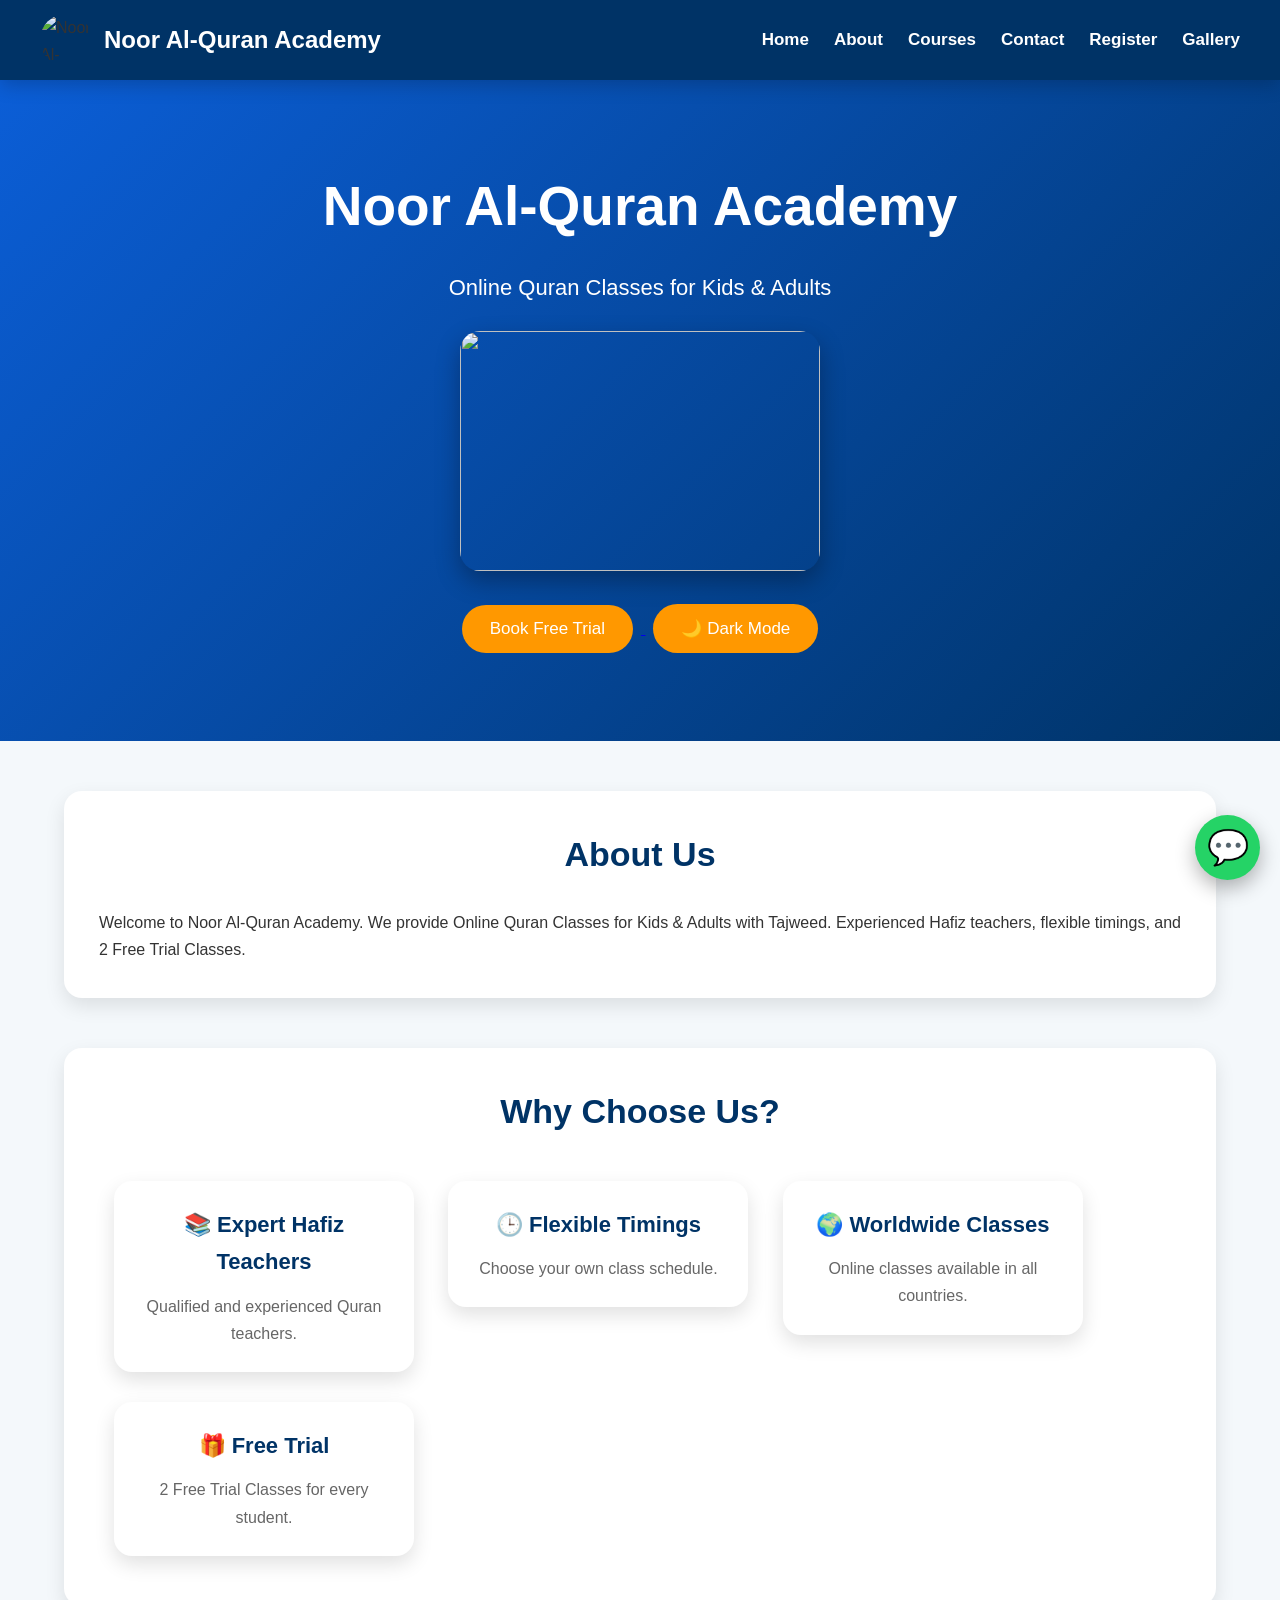
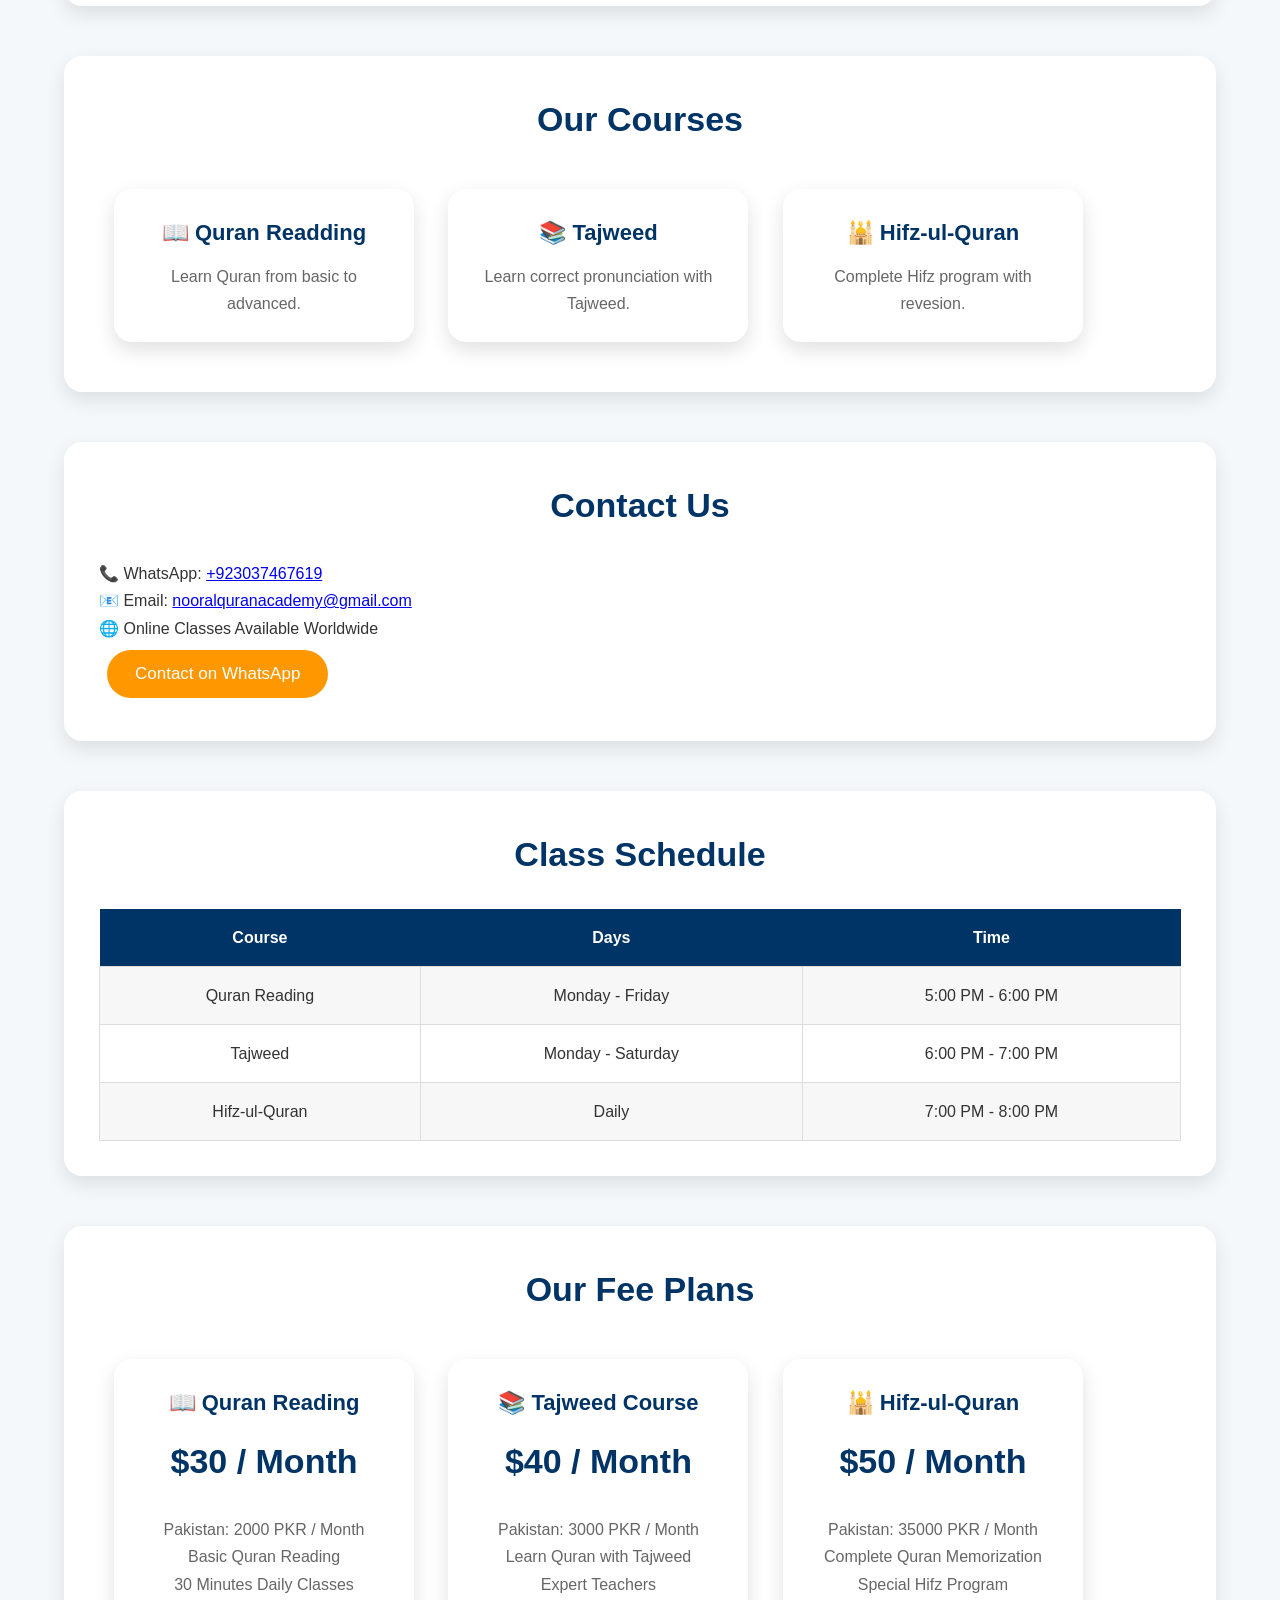
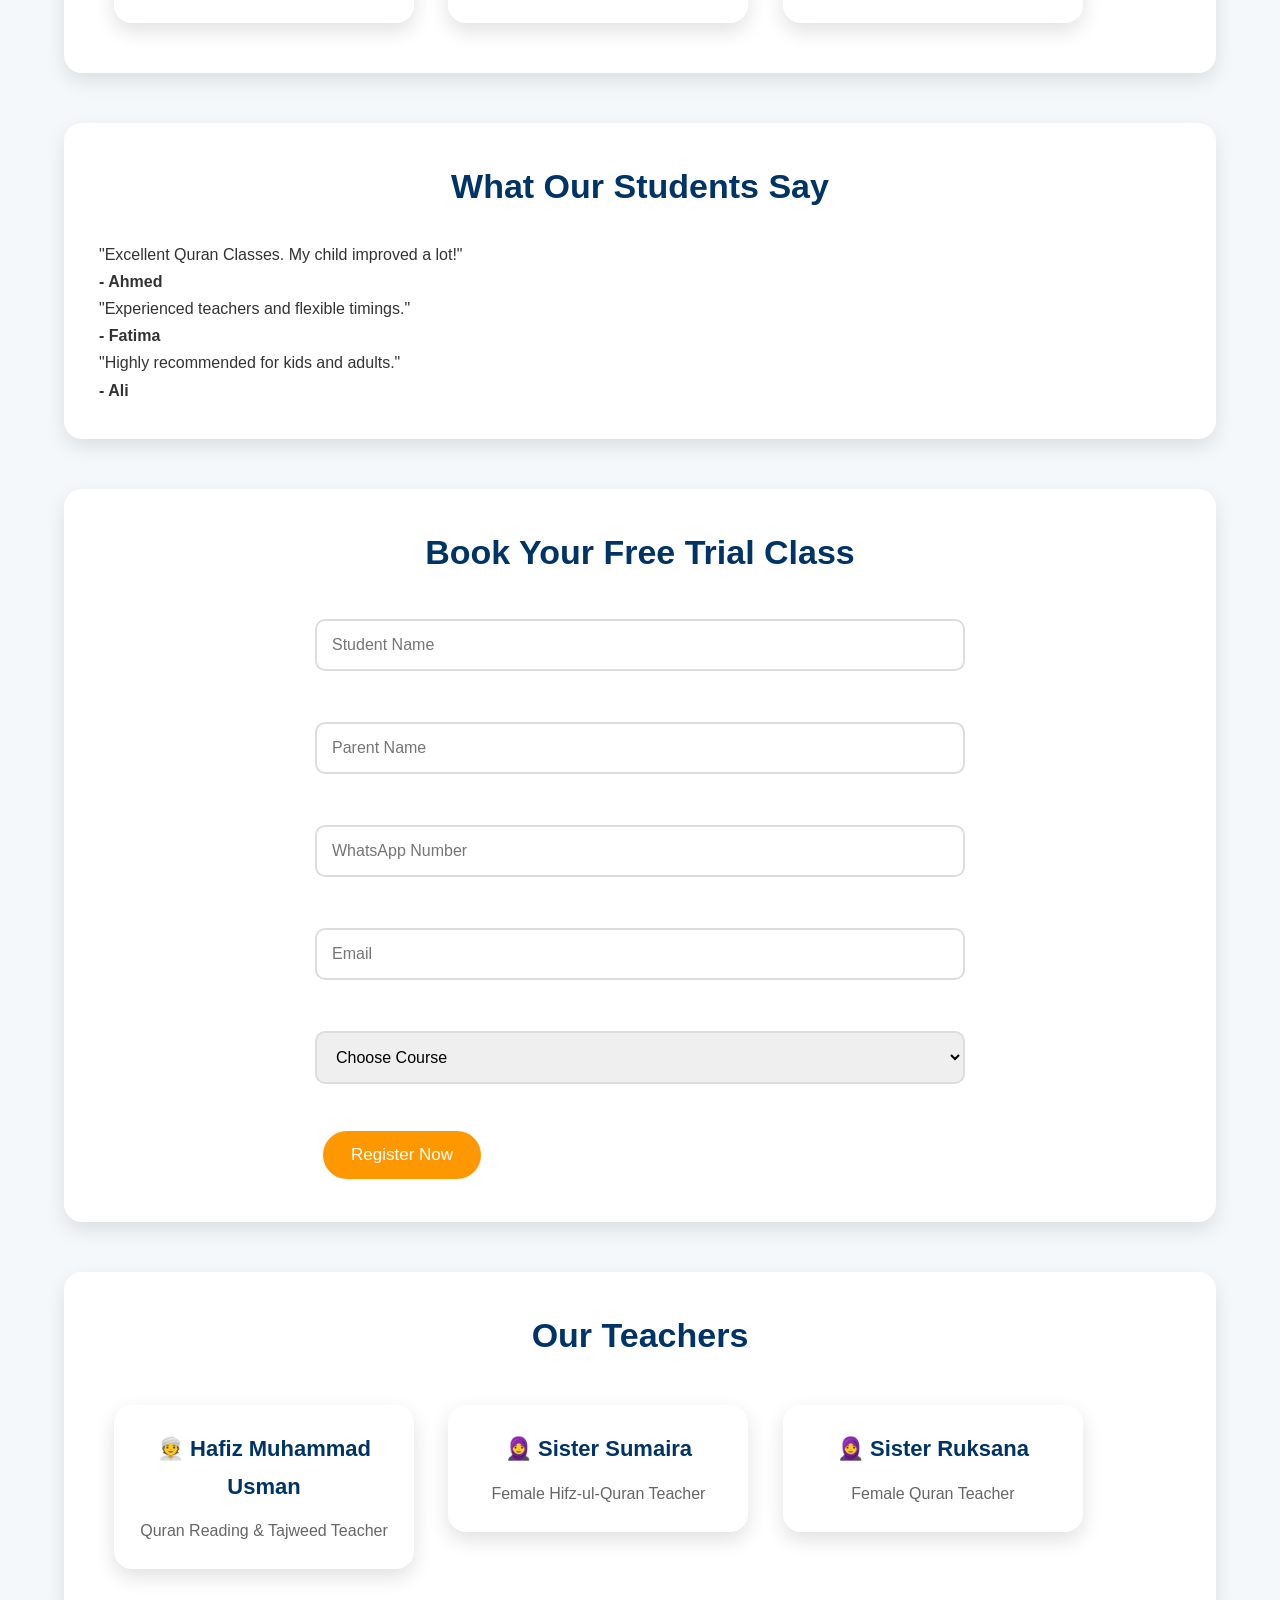
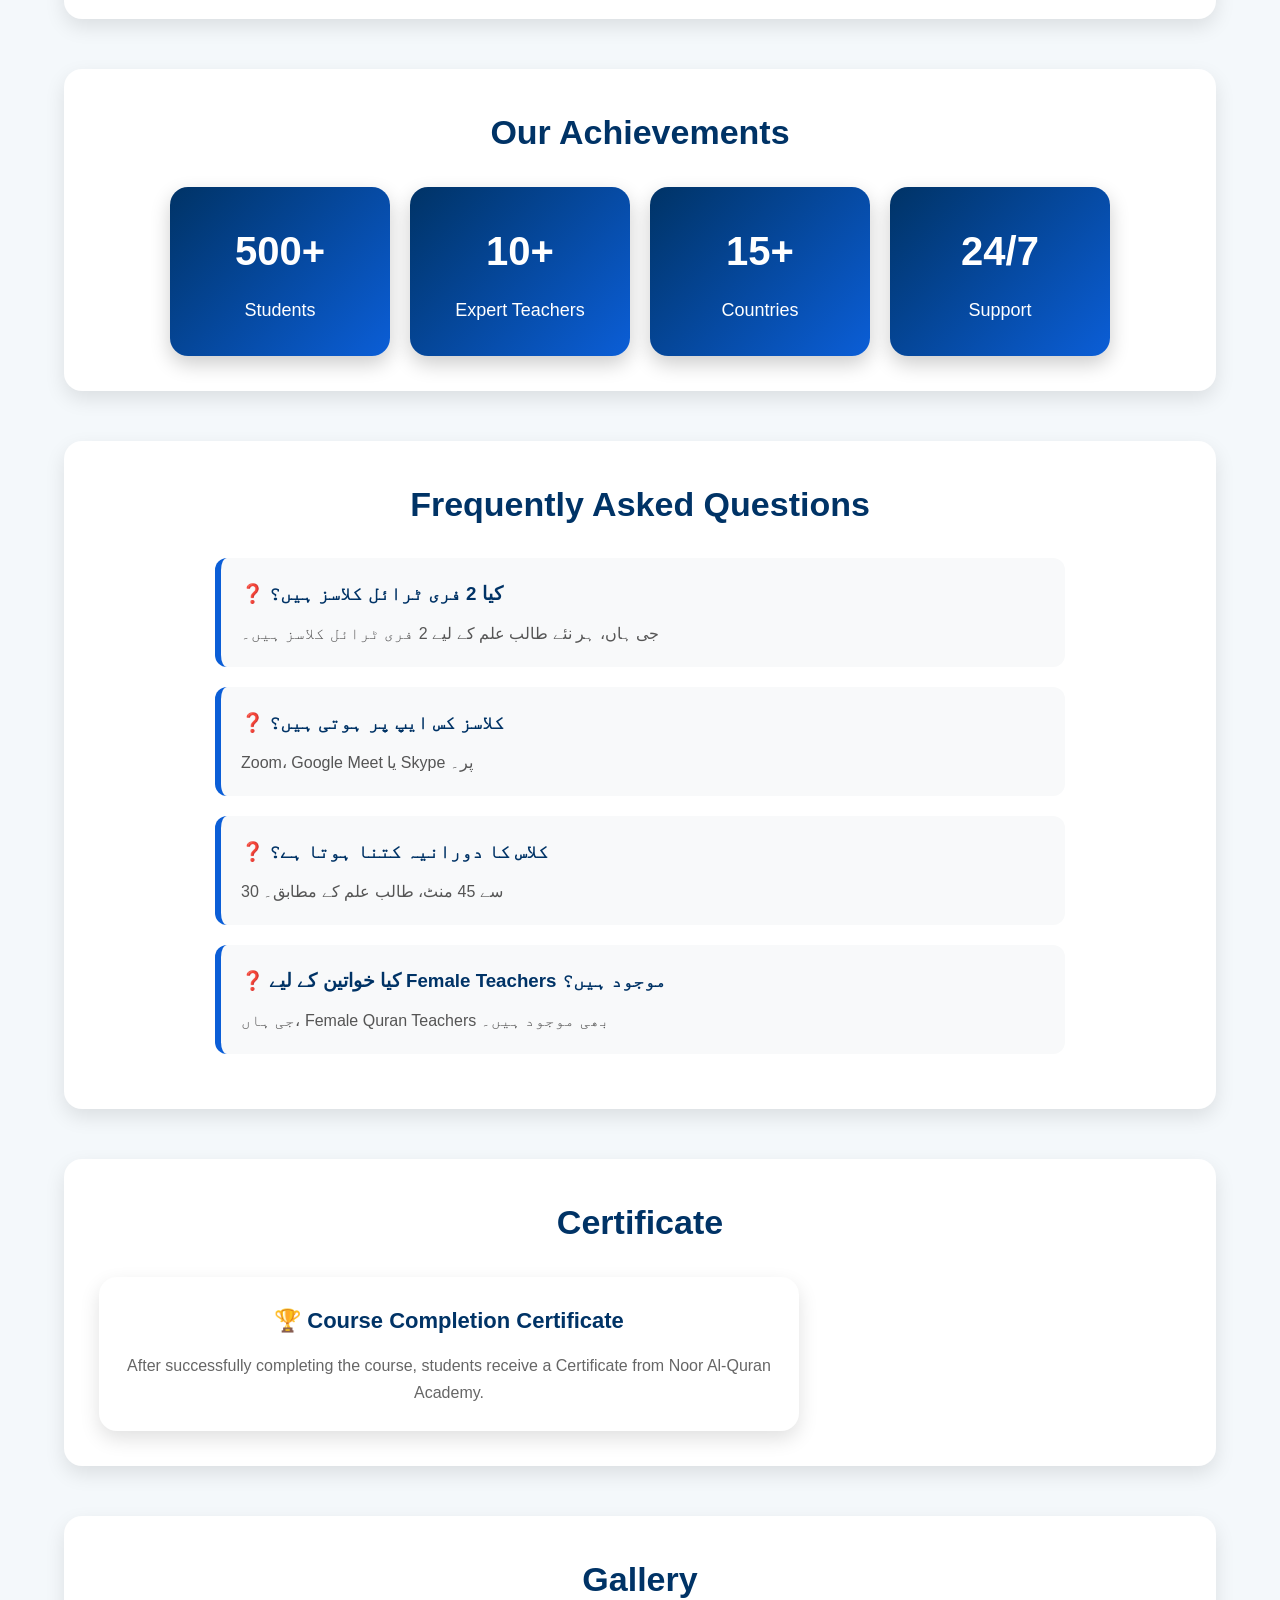
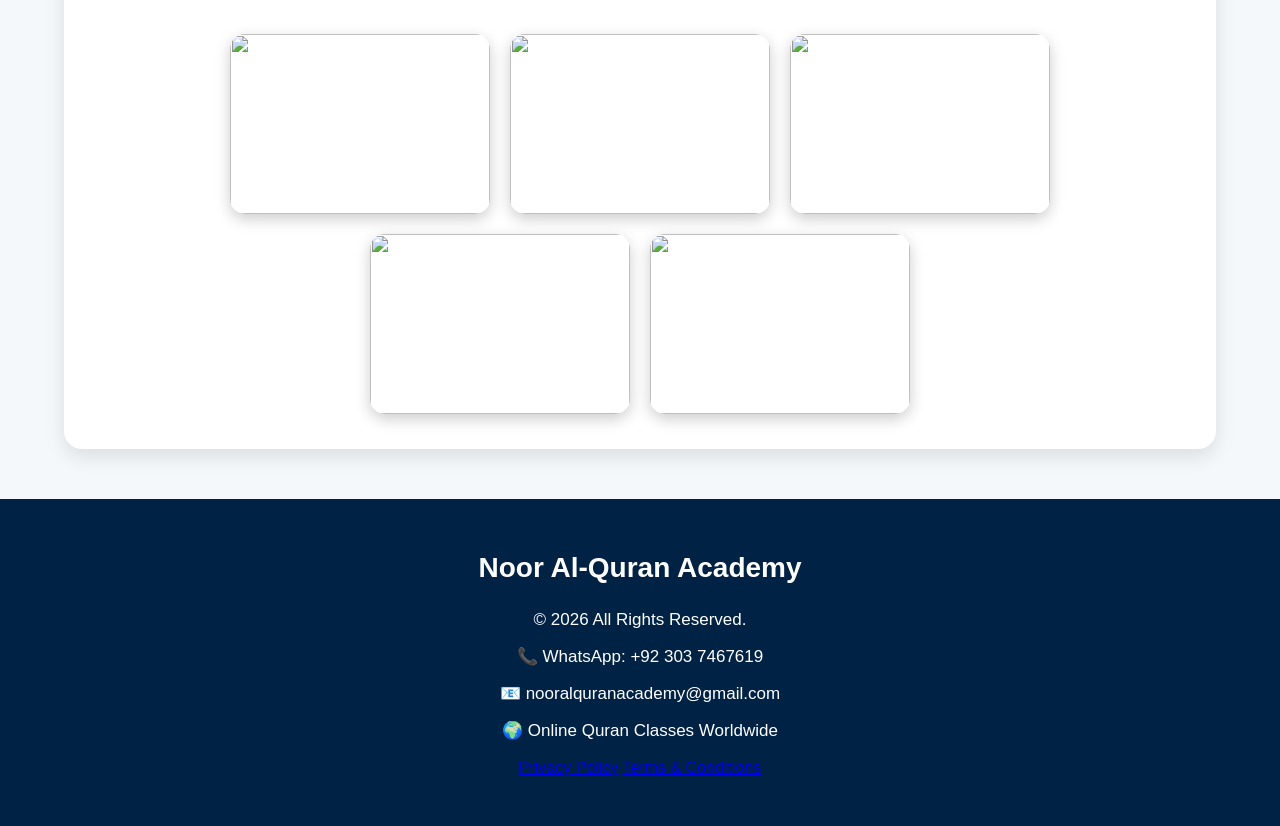
==== index.html @ d110168f "Add files via upload" ====
<!DOCTYPE html>
<html>

<head>

    <meta charset="UTF-8">

    <meta name="viewport" content="width=device-width, initial-scale=1.0">

    <meta name="description" content="Noor Al-Quran Academy provides online Quran classes with Tajweed, Hifz, and Quran Reading for kids and adults worldwide.">

    <meta name="keywords" content="Online Quran Academy, Quran Classes, Tajweed, Hifz, Noor Al-Quran Academy">

    <meta name="author" content="Noor Al-Quran Academy">

    <meta property="og:title" content="Noor Al-Quran Academy">
    <meta property="og:description" content="Online Quran Classes for Kids & Adults Worldwide">
    <meta property="og:image" content="logo.png">
    <meta property="og:type" content="website">

    <title>Noor Al-Quran Academy | Online Quran Classes Worldwide</title>

    <link rel="icon" href="logo.png">
    <link rel="stylesheet" href="style.css">

    <!-- Google Analytics -->
    <script async src="https://www.googletagmanager.com/gtag/js?id=G-9RGX5W8V2X"></script>
    <script>
        window.dataLayer = window.dataLayer || [];

        function gtag() {
            dataLayer.push(arguments);
        }
        gtag('js', new Date());

        gtag('config', 'G-9RGX5W8V2X');
    </script>

</head>

<body>

    <div id="preloader">
        <div class="loader"></div>
    </div>

    <div id="loader">
        <h2>Noor Al-Quran Academy</h2>
    </div>

    <nav>

        <div class="logo">
            <img src="logo.png" alt="Noor Al-Quran Academy Logo">
            <h2>Noor Al-Quran Academy</h2>
        </div>

        <button class="menu-btn" onclick="toggleMenu()">☰</button>

        <div class="menu">
            <a href="#home">Home</a>
            <a href="#about">About</a>
            <a href="#course">Courses</a>
            <a href="#contact">Contact</a>
            <a href="#register">Register</a>
            <a href="#gallery">Gallery</a>
        </div>

    </nav>
    <header>
        <h1>Noor Al-Quran Academy</h1>

        <p>Online Quran Classes for Kids & Adults</p>

        <div class="slider">
            <img src="class1.jpg" class="slide active">
            <img src="class2.jpg" class="slide">
            <img src="class3.jpg" class="slide">
            <img src="class4.jpg" class="slide">
            <img src="class5.jpg" class="slide">
        </div>

        <h2 id="welcome"></h2>

        <a href="#register">
            <button onclick="showmessage()">
                Book Free Trial
            </button>
        </a>

        <button onclick="darkMode()">🌙 Dark
             Mode</button>
    </header>

    <section id="about">

        <h2>About Us</h2>

        <p>
            Welcome to Noor Al-Quran Academy. We provide Online Quran Classes for Kids & Adults with Tajweed. Experienced Hafiz teachers, flexible timings, and 2 Free Trial Classes.
        </p>
    </section>

    <section id="why">
        <h2>Why Choose Us?</h2>

        <div class="card">
            <h3>📚 Expert Hafiz Teachers</h3>
            <p>Qualified and experienced Quran teachers.</p>
        </div>

        <div class="card">
            <h3>🕒 Flexible Timings</h3>
            <p>Choose your own class schedule.</p>
        </div>

        <div class="card">
            <h3>🌍 Worldwide Classes</h3>
            <p>Online classes available in all countries.</p>
        </div>

        <div class="card">
            <h3>🎁 Free Trial</h3>
            <p>2 Free Trial Classes for every student.</p>
        </div>
    </section>

    <section id="course">

        <h2>Our Courses</h2>

        <div class="card">
            <h3>📖 Quran Readding</h3>
            <p>Learn Quran from basic to advanced.</p>
        </div>

        <div class="card">
            <h3>📚 Tajweed</h3>
            <p>Learn correct pronunciation with Tajweed.</p>
        </div>

        <div class="card">
            <h3>🕌 Hifz-ul-Quran</h3>
            <p>Complete Hifz program with revesion.</p>
        </div>

    </section>

    <section id="contact">
        <h2>Contact Us</h2>

        <p>📞 WhatsApp:
            <a href="tell: +923037467619">
            +923037467619
            </a>
        </p>
        <p>📧 Email:
            <a href="mailto: nooralquranacademy@gmail.com">
         nooralquranacademy@gmail.com
        </a>
        </p>
        <p>🌐 Online Classes Available Worldwide</p>
        <a href="https://wa.me/923037467619" target="_blank">
            <button>Contact on WhatsApp</button>
        </a>
    </section>

    <section id="schedule">

        <h2>Class Schedule</h2>

        <table>

            <tr>
                <th>Course</th>
                <th>Days</th>
                <th>Time</th>
            </tr>

            <tr>
                <td>Quran Reading</td>
                <td>Monday - Friday</td>
                <td>5:00 PM - 6:00 PM</td>
            </tr>

            <tr>
                <td>Tajweed</td>
                <td>Monday - Saturday</td>
                <td>6:00 PM - 7:00 PM</td>
            </tr>

            <tr>
                <td>Hifz-ul-Quran</td>
                <td>Daily</td>
                <td>7:00 PM - 8:00 PM</td>
            </tr>

        </table>

    </section>

    <section id="fees">

        <h2>Our Fee Plans</h2>

        <div class="card">

            <h3>📖 Quran Reading</h3>
            <h2>$30 / Month</h2>
            <p>Pakistan: 2000 PKR / Month</p>
            <p>Basic Quran Reading</p>
            <p>30 Minutes Daily Classes</p>

        </div>


        <div class="card">

            <h3>📚 Tajweed Course</h3>
            <h2>$40 / Month</h2>
            <p>Pakistan: 3000 PKR / Month</p>
            <p>Learn Quran with Tajweed</p>
            <p>Expert Teachers</p>

        </div>


        <div class="card">

            <h3>🕌 Hifz-ul-Quran</h3>
            <h2>$50 / Month</h2>
            <p>Pakistan: 35000 PKR / Month</p>
            <p>Complete Quran Memorization</p>
            <p>Special Hifz Program</p>

        </div>

    </section>

    <section id="reviews">

        <h2>What Our Students Say</h2>

        <div class="review-slider">

            <div class="review active">
                <p>"Excellent Quran Classes. My child improved a lot!"</p>
                <h4>- Ahmed</h4>
            </div>

            <div class="review">
                <p>"Experienced teachers and flexible timings."</p>
                <h4>- Fatima</h4>
            </div>

            <div class="review">
                <p>"Highly recommended for kids and adults."</p>
                <h4>- Ali</h4>
            </div>

        </div>

    </section>

    <section id="register">
        <h2>Book Your Free Trial Class</h2>

        <form>
            <input type="text" placeholder="Student Name" required><br><br>

            <input type="text" placeholder="Parent Name" required><br><br>

            <input type="tell" placeholder="WhatsApp Number" required><br><br>

            <input type="email" placeholder="Email"><br><br>
            <select>
                <option>Choose Course</option>
                <option>Quran Reading</option>
                <option>Tajweed</option>
                <option>Hifz-ul-Quran</option>
            </select><br><br>

            <button type="submit" id="registerBtn">Register Now</button>
        </form>
    </section>

    <section id="teachers">
        <h2>Our Teachers</h2>

        <div class="card">
            <h3>👳 Hafiz Muhammad Usman</h3>
            <p>Quran Reading & Tajweed Teacher</p>
        </div>

        <div class="card">
            <h3>🧕 Sister Sumaira</h3>
            <p>Female Hifz-ul-Quran Teacher</p>
        </div>

        <div class="card">
            <h3>🧕 Sister Ruksana</h3>
            <p>Female Quran Teacher</p>
        </div>
    </section>

    <section id="stats">
        <h2>Our Achievements</h2>

        <div class="stats-container">

            <div class="stat-box">
                <h3>500+</h3>
                <p>Students</p>
            </div>

            <div class="stat-box">
                <h3>10+</h3>
                <p>Expert Teachers</p>
            </div>

            <div class="stat-box">
                <h3>15+</h3>
                <p>Countries</p>
            </div>

            <div class="stat-box">
                <h3>24/7</h3>
                <p>Support</p>
            </div>

        </div>
    </section>

    <section id="faq">
        <h2>Frequently Asked Questions</h2>

        <div class="faq-box">
            <h3>❓ کیا 2 فری ٹرائل کلاسز ہیں؟</h3>
            <p>جی ہاں، ہر نئے طالب علم کے لیے 2 فری ٹرائل کلاسز ہیں۔</p>
        </div>

        <div class="faq-box">
            <h3>❓ کلاسز کس ایپ پر ہوتی ہیں؟</h3>
            <p>Zoom، Google Meet یا Skype پر۔</p>
        </div>

        <div class="faq-box">
            <h3>❓ کلاس کا دورانیہ کتنا ہوتا ہے؟</h3>
            <p>30 سے 45 منٹ، طالب علم کے مطابق۔</p>
        </div>

        <div class="faq-box">
            <h3>❓ کیا خواتین کے لیے Female Teachers موجود ہیں؟</h3>
            <p>جی ہاں، Female Quran Teachers بھی موجود ہیں۔</p>
        </div>
    </section>

    <section id="certificate">
        <h2>Certificate</h2>

        <div class="card">
            <h3>🏆 Course Completion Certificate</h3>

            <p>
                After successfully completing the course, students receive a Certificate from Noor Al-Quran Academy.
            </p>
        </div>
    </section>

    <section id="gallery">
        <h2>Gallery</h2>

        <div class="gallery">
            <img src="class1.jpg">
            <img src="class2.jpg">
            <img src="class3.jpg">
            <img src="class4.jpg">
            <img src="class5.jpg">
        </div>
    </section>

    <footer>
        <h3>Noor Al-Quran Academy</h3>
        <p>© 2026 All Rights Reserved.</p>
        <p>📞 WhatsApp: +92 303 7467619</p>
        <p>📧 nooralquranacademy@gmail.com</p>
        <p>🌍 Online Quran Classes Worldwide</p>
        <a href="privacy-policy.html">Privacy Policy</a>
        <a href="terms.html">Terms & Conditions</a>
    </footer>

    <a href="https://wa.me/923037467619" class="whatsapp" target="_blank">
       💬
</a>

    <button id="topBtn" onclick="topFunction()">⬆</button>

    <script src="script.js"></script>

</body>

</html>
---- style.css ----
/* ===============================
   Noor Al-Quran Academy
   Professional CSS
   Part 1
================================= */

* {
    margin: 0;
    padding: 0;
    box-sizing: border-box;
}

html {
    scroll-behavior: smooth;
}

body {
    font-family: Arial, sans-serif;
    background: #f4f8fb;
    color: #333;
    line-height: 1.7;
}


/* ===== Navbar ===== */

nav {
    position: sticky;
    top: 0;
    z-index: 1000;
    display: flex;
    justify-content: space-between;
    align-items: center;
    background: #003366;
    padding: 14px 40px;
    box-shadow: 0 5px 18px rgba(0, 0, 0, .20);
}

.logo {
    display: flex;
    align-items: center;
    gap: 12px;
}

.logo img {
    width: 52px;
    height: 52px;
    border-radius: 50%;
}

.logo h2 {
    color: #fff;
    font-size: 24px;
    font-weight: bold;
}

.menu {
    display: flex;
    gap: 25px;
}

.menu a {
    color: #fff;
    text-decoration: none;
    font-size: 17px;
    font-weight: 600;
    transition: .3s;
}

.menu a:hover {
    color: #FFD700;
}

.menu-btn {
    display: none;
    background: none;
    border: none;
    color: #fff;
    font-size: 30px;
    cursor: pointer;
}


/* ===== Hero ===== */

header {
    background: linear-gradient(135deg, #0b5ed7, #003366);
    color: #fff;
    text-align: center;
    padding: 80px 20px;
}

header h1 {
    font-size: 55px;
    margin-bottom: 15px;
}

header p {
    font-size: 22px;
    margin-bottom: 25px;
}

.slider {
    width: 360px;
    height: 240px;
    margin: 25px auto;
    position: relative;
}

.slide {
    position: absolute;
    width: 100%;
    height: 100%;
    object-fit: cover;
    border-radius: 20px;
    display: none;
    box-shadow: 0 10px 25px rgba(0, 0, 0, .30);
}

.slide.active {
    display: block;
    animation: fade 1s;
}

@keyframes fade {
    from {
        opacity: 0;
    }
    to {
        opacity: 1;
    }
}


/* ===== Buttons ===== */

button {
    background: #ff9800;
    color: #fff;
    border: none;
    padding: 14px 28px;
    border-radius: 35px;
    font-size: 17px;
    cursor: pointer;
    transition: .3s;
    margin: 8px;
}

button:hover {
    background: #e68900;
    transform: translateY(-3px);
}


/* ===============================
   Noor Al-Quran Academy
   Professional CSS
   Part 2
================================= */


/* ===== Sections ===== */

section {
    width: 90%;
    max-width: 1200px;
    margin: 50px auto;
    padding: 35px;
    background: #fff;
    border-radius: 18px;
    box-shadow: 0 8px 20px rgba(0, 0, 0, .10);
}

section h2 {
    text-align: center;
    color: #003366;
    font-size: 34px;
    margin-bottom: 25px;
}


/* ===== Cards ===== */

.card {
    display: inline-block;
    width: 300px;
    margin: 15px;
    padding: 25px;
    text-align: center;
    background: #fff;
    border-radius: 18px;
    vertical-align: top;
    box-shadow: 0 8px 20px rgba(0, 0, 0, .12);
    transition: .35s;
}

.card:hover {
    transform: translateY(-10px);
    box-shadow: 0 15px 30px rgba(0, 0, 0, .20);
}

.card h3 {
    color: #003366;
    font-size: 22px;
    margin-bottom: 12px;
}

.card p {
    color: #666;
    font-size: 16px;
}


/* ===== Gallery ===== */

.gallery {
    display: flex;
    justify-content: center;
    flex-wrap: wrap;
    gap: 20px;
}

.gallery img {
    width: 260px;
    height: 180px;
    object-fit: cover;
    border-radius: 15px;
    box-shadow: 0 5px 15px rgba(0, 0, 0, .20);
    transition: .35s;
}

.gallery img:hover {
    transform: scale(1.06);
}


/* ===== Form ===== */

form {
    max-width: 650px;
    margin: auto;
}

input,
select {
    width: 100%;
    padding: 15px;
    margin: 12px 0;
    border: 2px solid #ddd;
    border-radius: 10px;
    font-size: 16px;
    transition: .3s;
}

input:focus,
select:focus {
    border-color: #0b5ed7;
    outline: none;
    box-shadow: 0 0 8px rgba(11, 94, 215, .25);
}


/* ===== Table ===== */

table {
    width: 100%;
    border-collapse: collapse;
    margin-top: 20px;
}

table th {
    background: #003366;
    color: #fff;
    padding: 15px;
}

table td {
    padding: 15px;
    text-align: center;
    border: 1px solid #ddd;
}

table tr:nth-child(even) {
    background: #f7f7f7;
}

table tr:hover {
    background: #eef5ff;
}


/* ===============================
   Noor Al-Quran Academy
   Professional CSS
   Part 3
================================= */


/* ===== Stats ===== */

.stats-container {
    display: flex;
    justify-content: center;
    flex-wrap: wrap;
    gap: 20px;
}

.stat-box {
    width: 220px;
    padding: 30px 20px;
    text-align: center;
    color: #fff;
    border-radius: 18px;
    background: linear-gradient(135deg, #003366, #0b5ed7);
    box-shadow: 0 8px 20px rgba(0, 0, 0, .20);
    transition: .35s;
}

.stat-box:hover {
    transform: translateY(-8px);
}

.stat-box h3 {
    font-size: 40px;
    margin-bottom: 10px;
}

.stat-box p {
    font-size: 18px;
}


/* ===== FAQ ===== */

.faq-box {
    max-width: 850px;
    margin: 20px auto;
    padding: 20px;
    background: #f8f9fa;
    border-left: 6px solid #0b5ed7;
    border-radius: 12px;
    transition: .3s;
}

.faq-box:hover {
    background: #eef5ff;
}

.faq-box h3 {
    color: #003366;
    margin-bottom: 10px;
}

.faq-box p {
    color: #555;
}


/* ===== Certificate ===== */

#certificate .card {
    width: 100%;
    max-width: 700px;
    margin: auto;
}


/* ===== Footer ===== */

footer {
    background: #002244;
    color: #fff;
    text-align: center;
    padding: 45px 20px;
    margin-top: 50px;
}

footer h3 {
    font-size: 28px;
    margin-bottom: 15px;
}

footer p {
    margin: 8px 0;
    font-size: 17px;
}


/* ===== WhatsApp Button ===== */

.whatsapp {
    position: fixed;
    right: 20px;
    bottom: 20px;
    width: 65px;
    height: 65px;
    border-radius: 50%;
    background: #25D366;
    color: #fff;
    display: flex;
    justify-content: center;
    align-items: center;
    text-decoration: none;
    font-size: 34px;
    box-shadow: 0 8px 20px rgba(0, 0, 0, .30);
    transition: .3s;
    z-index: 999;
}

.whatsapp:hover {
    transform: scale(1.1);
}


/* ===== Back To Top ===== */

#topBtn {
    position: fixed;
    right: 20px;
    bottom: 100px;
    width: 55px;
    height: 55px;
    border: none;
    border-radius: 50%;
    background: #003366;
    color: #fff;
    font-size: 22px;
    cursor: pointer;
    display: none;
    transition: .3s;
    z-index: 999;
}

#topBtn:hover {
    background: #0b5ed7;
}


/* ===============================
   Noor Al-Quran Academy
   Professional CSS
   Part 4
================================= */


/* ===== Animations ===== */

.card,
.gallery img,
.stat-box,
button {
    transition: all .35s ease;
}

section {
    animation: fadeUp .8s ease;
}

@keyframes fadeUp {
    from {
        opacity: 0;
        transform: translateY(30px);
    }
    to {
        opacity: 1;
        transform: translateY(0);
    }
}


/* ===== Dark Mode ===== */

.dark {
    background: #121212;
    color: #fff;
}

.dark nav {
    background: #000;
}

.dark section {
    background: #1f1f1f;
    color: #fff;
}

.dark .card {
    background: #2b2b2b;
}

.dark .card h3,
.dark .card p,
.dark section h2,
.dark .faq-box h3,
.dark .faq-box p {
    color: #fff;
}

.dark .faq-box {
    background: #333;
}

.dark table td {
    background: #222;
    color: #fff;
}

.dark footer {
    background: #000;
}


/* ===== Mobile Responsive ===== */

@media (max-width:768px) {
    nav {
        position: relative;
        padding: 12px 15px;
    }
    .logo {
        display: flex;
        align-items: center;
        gap: 10px;
    }
    .logo img {
        width: 42px;
        height: 42px;
    }
    .logo h2 {
        font-size: 18px;
    }
    .menu-btn {
        display: block;
        background: none;
        border: none;
        color: #fff;
        font-size: 30px;
        cursor: pointer;
        margin: 0;
        width: auto;
    }
    .menu {
        display: none;
        position: absolute;
        top: 70px;
        left: 0;
        width: 100%;
        background: #003366;
        flex-direction: column;
        text-align: center;
        box-shadow: 0 8px 20px rgba(0, 0, 0, .25);
    }
    .menu.show {
        display: flex;
    }
    .menu a {
        padding: 15px;
        border-bottom: 1px solid rgba(255, 255, 255, .15);
    }
    header {
        padding: 60px 15px;
    }
    header h1 {
        font-size: 34px;
    }
    header p {
        font-size: 18px;
    }
    .slider {
        width: 100%;
        max-width: 330px;
        height: 210px;
    }
    section {
        width: 95%;
        padding: 25px 18px;
    }
    .card {
        width: 100%;
        margin: 12px 0;
    }
    .gallery img {
        width: 100%;
        height: auto;
    }
    .stats-container {
        flex-direction: column;
        align-items: center;
    }
    .stat-box {
        width: 100%;
        max-width: 320px;
    }
    table {
        display: block;
        overflow-x: auto;
    }
    button {
        width: 100%;
    }
    .whatsapp {
        width: 58px;
        height: 58px;
        font-size: 30px;
    }
    #topBtn {
        width: 50px;
        height: 50px;
        font-size: 20px;
    }
}


/* Mobile Navbar Fix */

@media screen and (max-width:768px) {
    .menu-btn {
        display: block !important;
        width: auto !important;
        background: none;
        color: #fff;
        font-size: 32px;
        border: none;
        cursor: pointer;
    }
    .menu {
        display: none;
        position: absolute;
        top: 70px;
        left: 0;
        width: 100%;
        background: #003366;
        flex-direction: column;
        z-index: 999;
    }
    .menu.show {
        display: flex !important;
    }
    .menu a {
        display: block;
        padding: 15px;
        text-align: center;
        border-bottom: 1px solid rgba(255, 255, 255, .2);
    }
}


/* Mobile Navbar Fix */

@media screen and (max-width:768px) {
    nav {
        display: flex;
        justify-content: space-between;
        align-items: center;
        position: relative;
    }
    .menu-btn {
        display: block !important;
        width: auto !important;
        background: none;
        border: none;
        color: #fff;
        font-size: 32px;
        cursor: pointer;
        margin: 0;
        padding: 0;
    }
    .menu {
        display: none;
        position: absolute;
        top: 70px;
        left: 0;
        width: 100%;
        background: #003366;
        flex-direction: column;
    }
    .menu.show {
        display: flex !important;
    }
    .menu a {
        display: block;
        padding: 15px;
        text-align: center;
    }
}

#loader {
    position: fixed;
    width: 100%;
    height: 100%;
    background: white;
    display: flex;
    justify-content: center;
    align-items: center;
    z-index: 9999;
}

.error-page {
    text-align: center;
    padding: 100px 20px;
}

.error-page h1 {
    font-size: 80px;
}

.error-page a {
    text-decoration: none;
    padding: 10px 20px;
    background: #008000;
    color: white;
    border-radius: 5px;
}

#preloader {
    position: fixed;
    top: 0;
    left: 0;
    width: 100%;
    height: 100%;
    background: #ffffff;
    display: flex;
    justify-content: center;
    align-items: center;
    z-index: 9999;
}

.loader {
    width: 50px;
    height: 50px;
    border: 5px solid #ddd;
    border-top: 5px solid #2e8b57;
    border-radius: 50%;
    animation: spin 1s linear infinite;
}

@keyframes spin {
    100% {
        transform: rotate(360deg);
    }
}
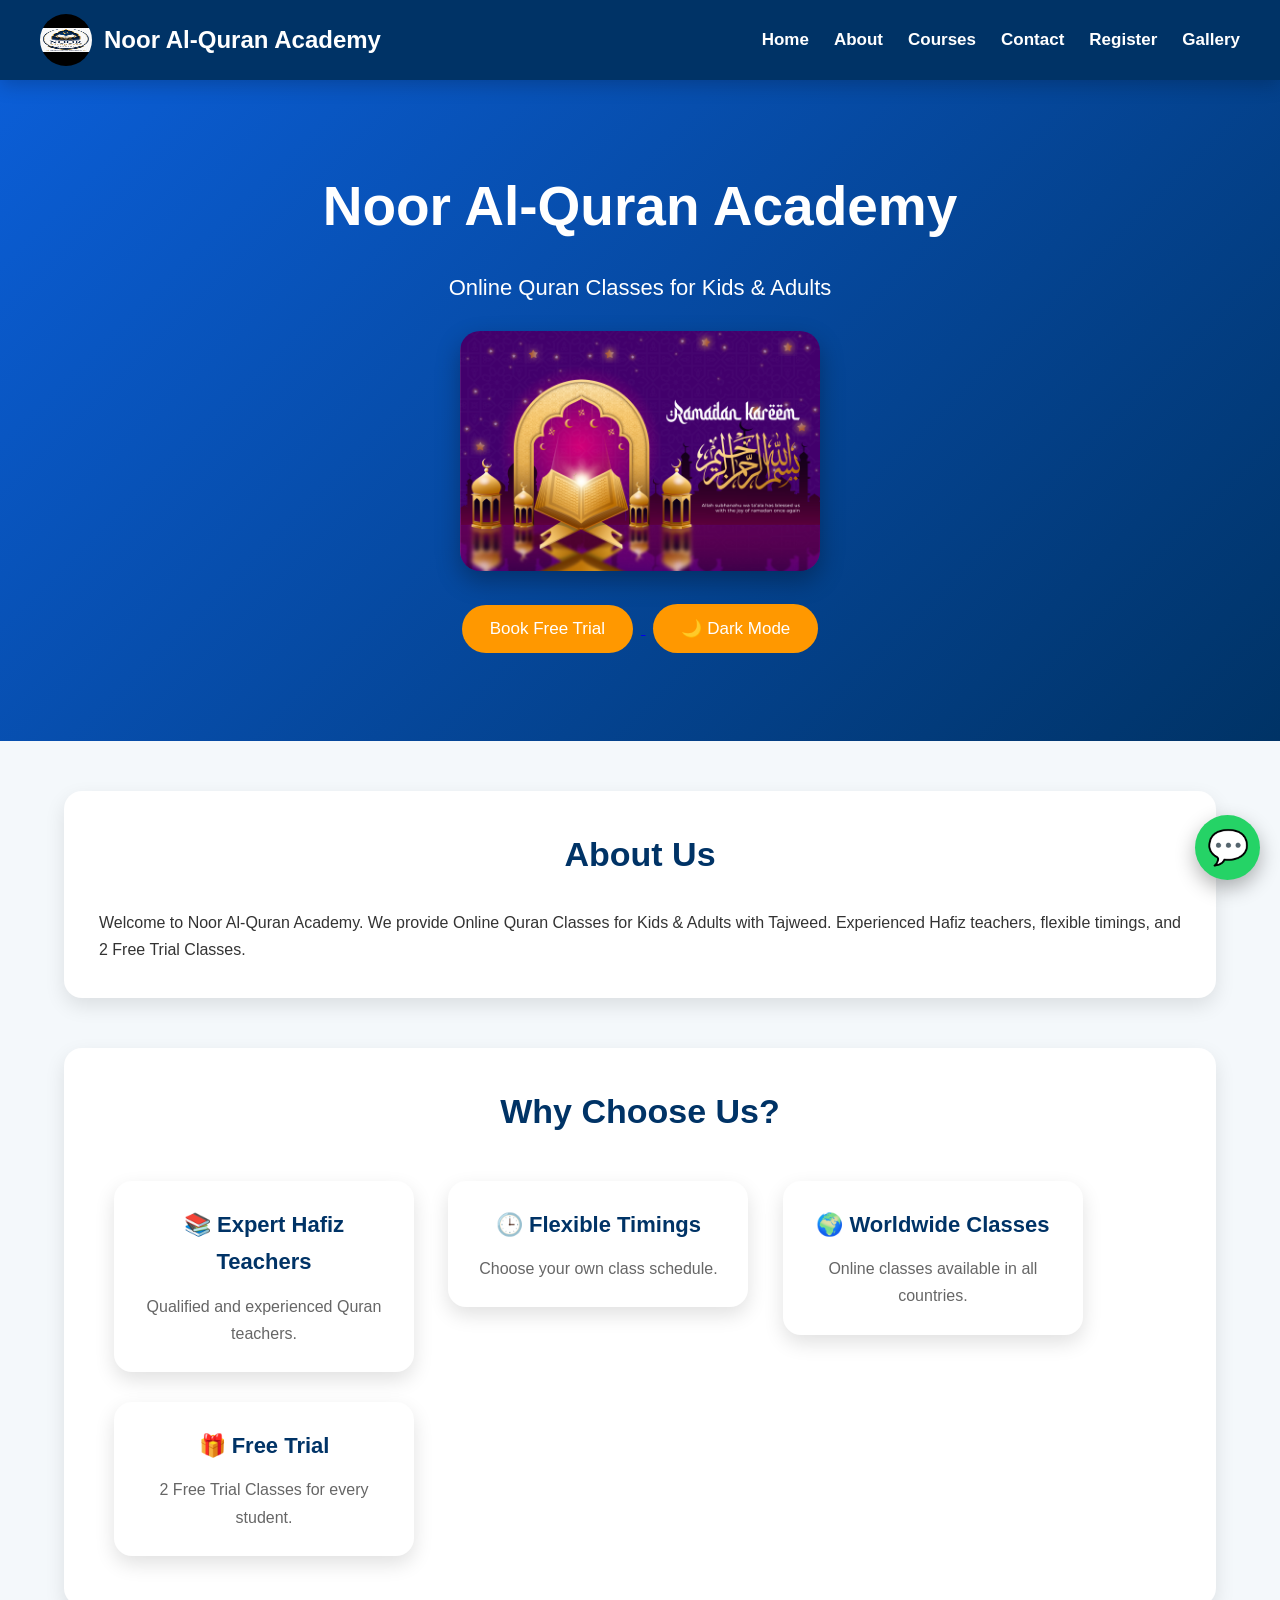
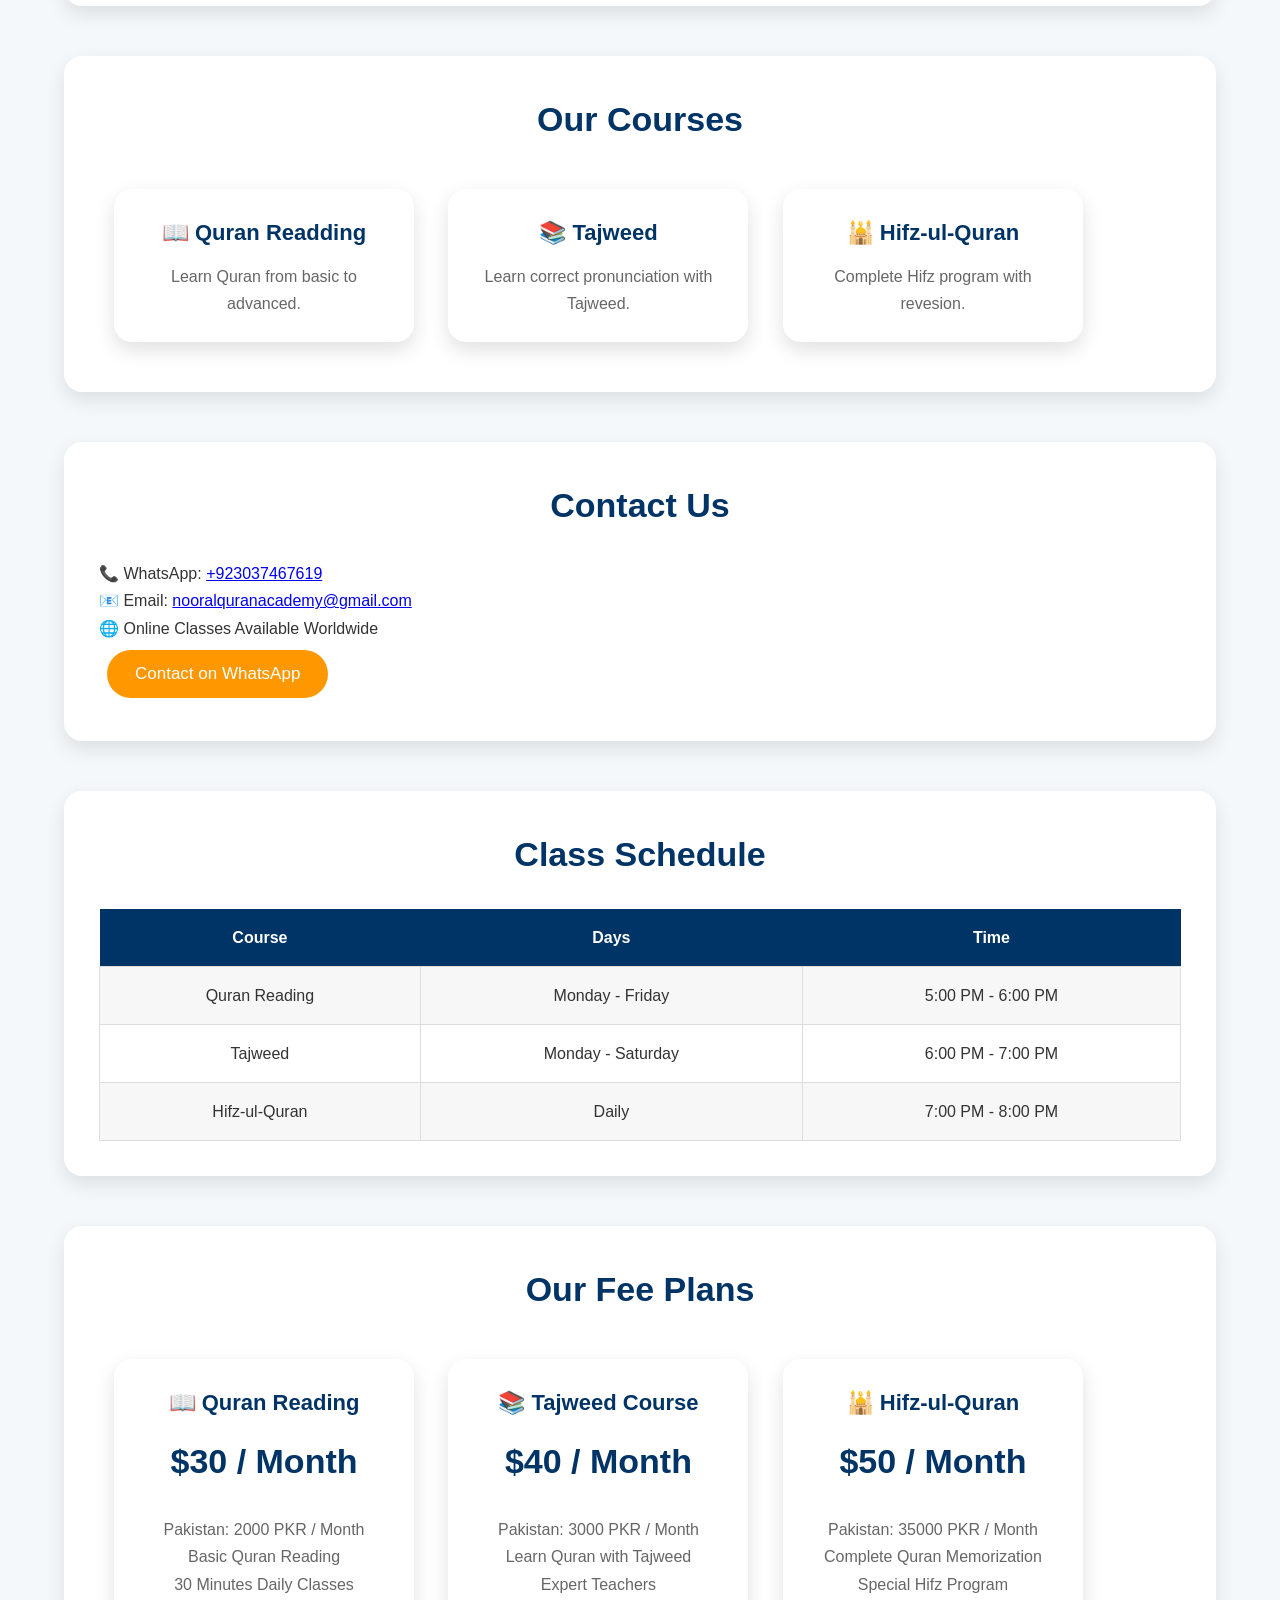
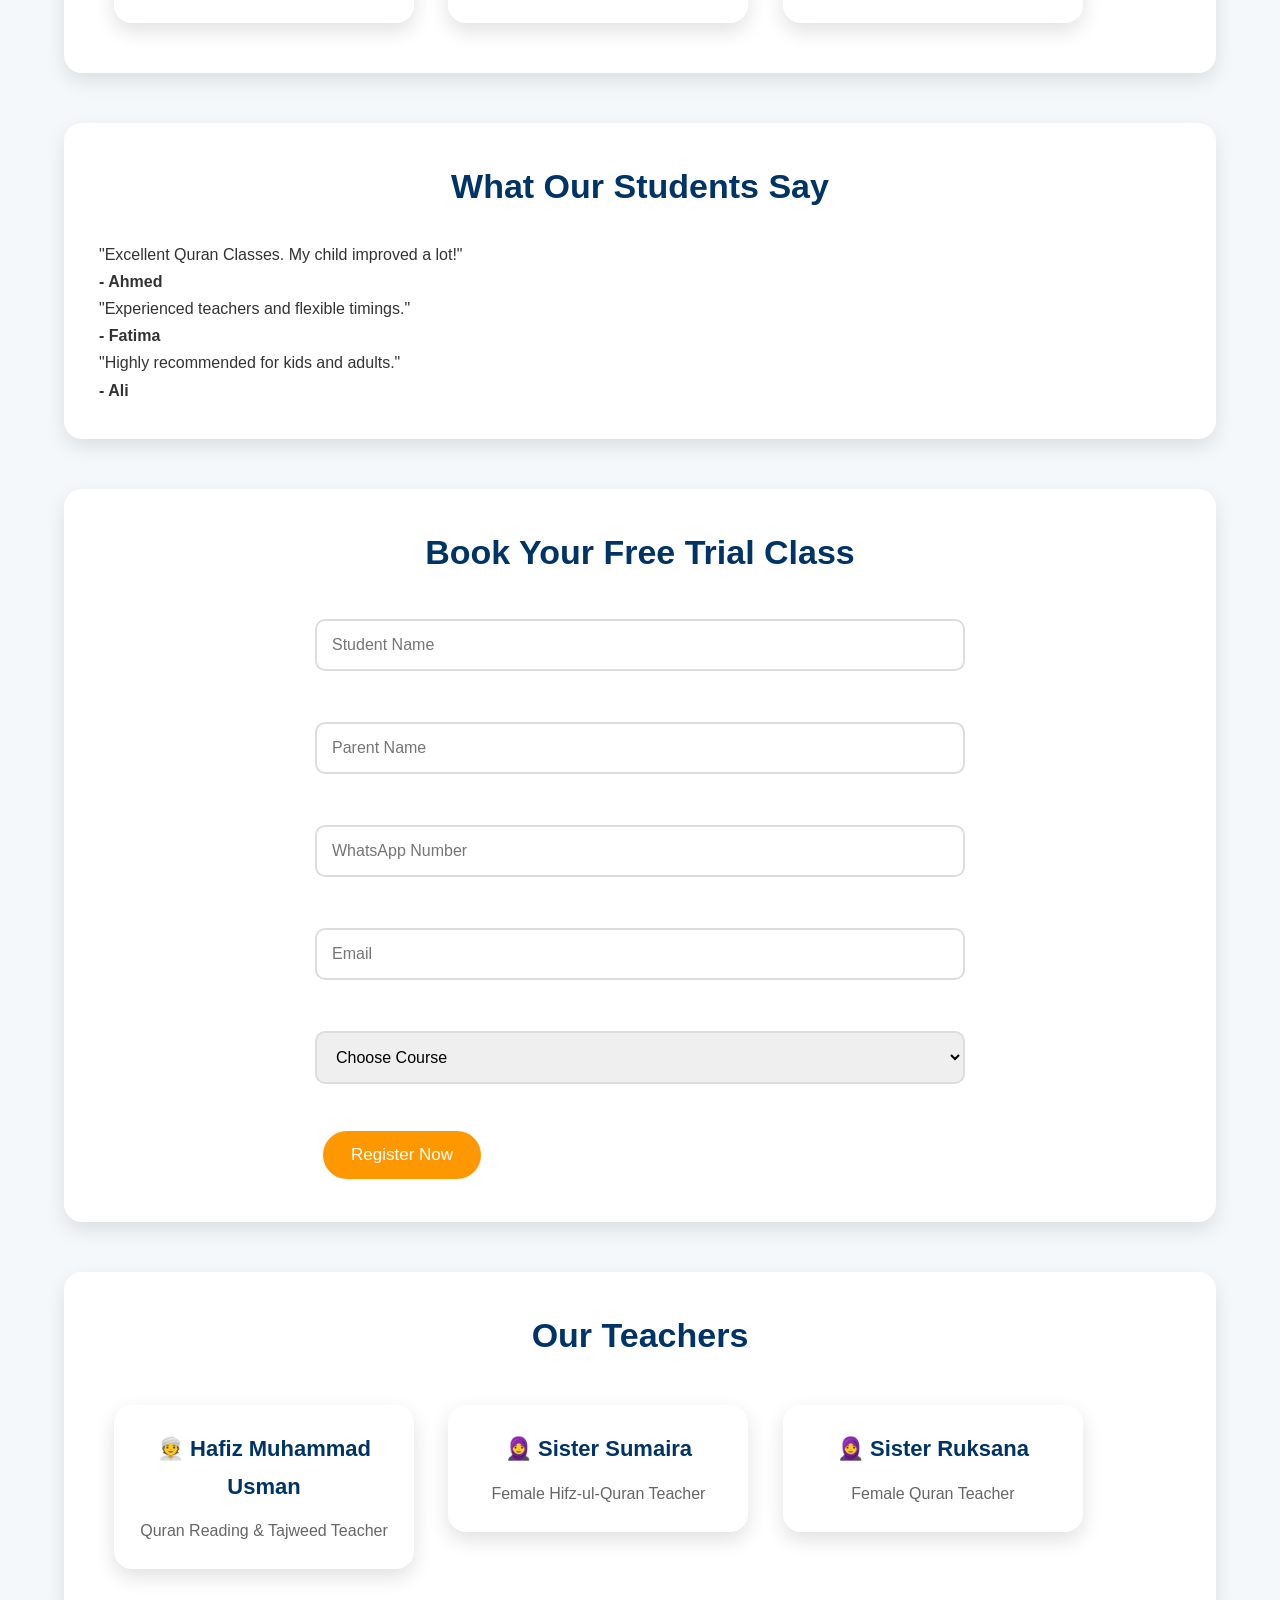
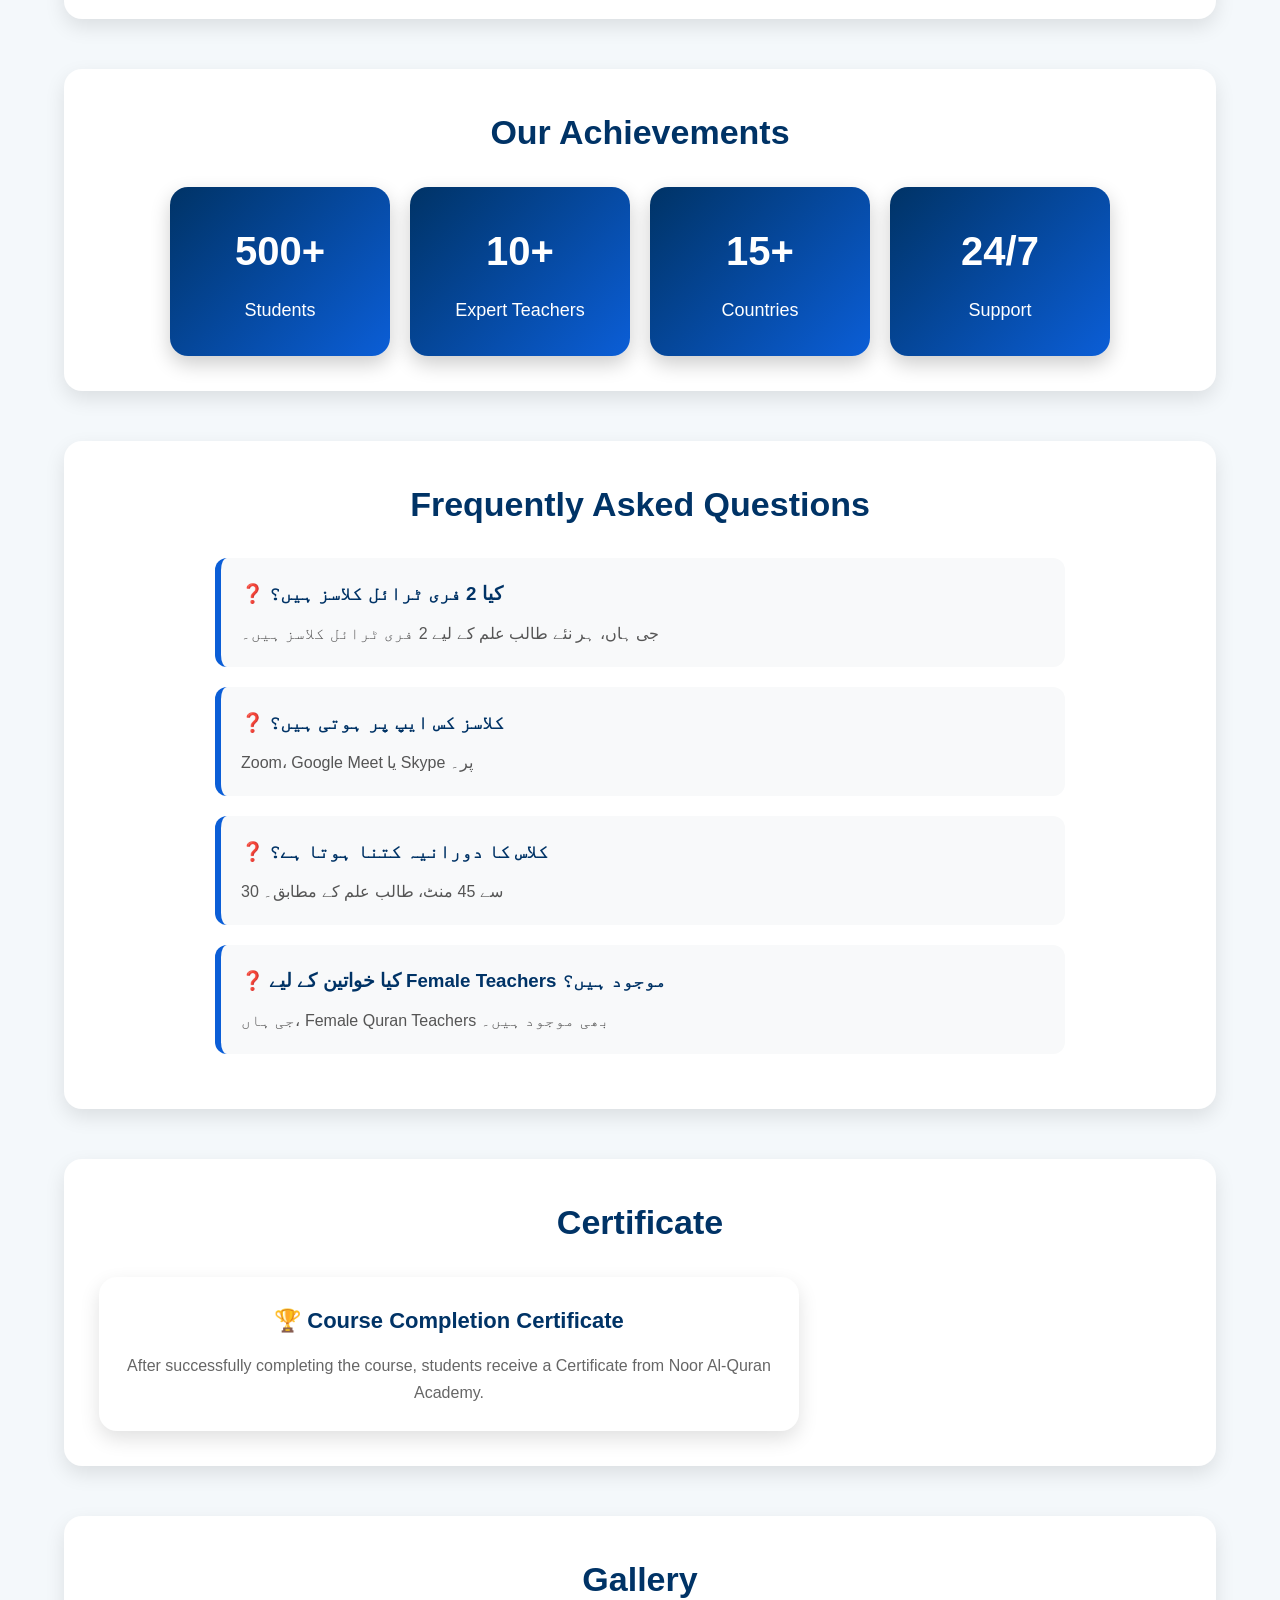
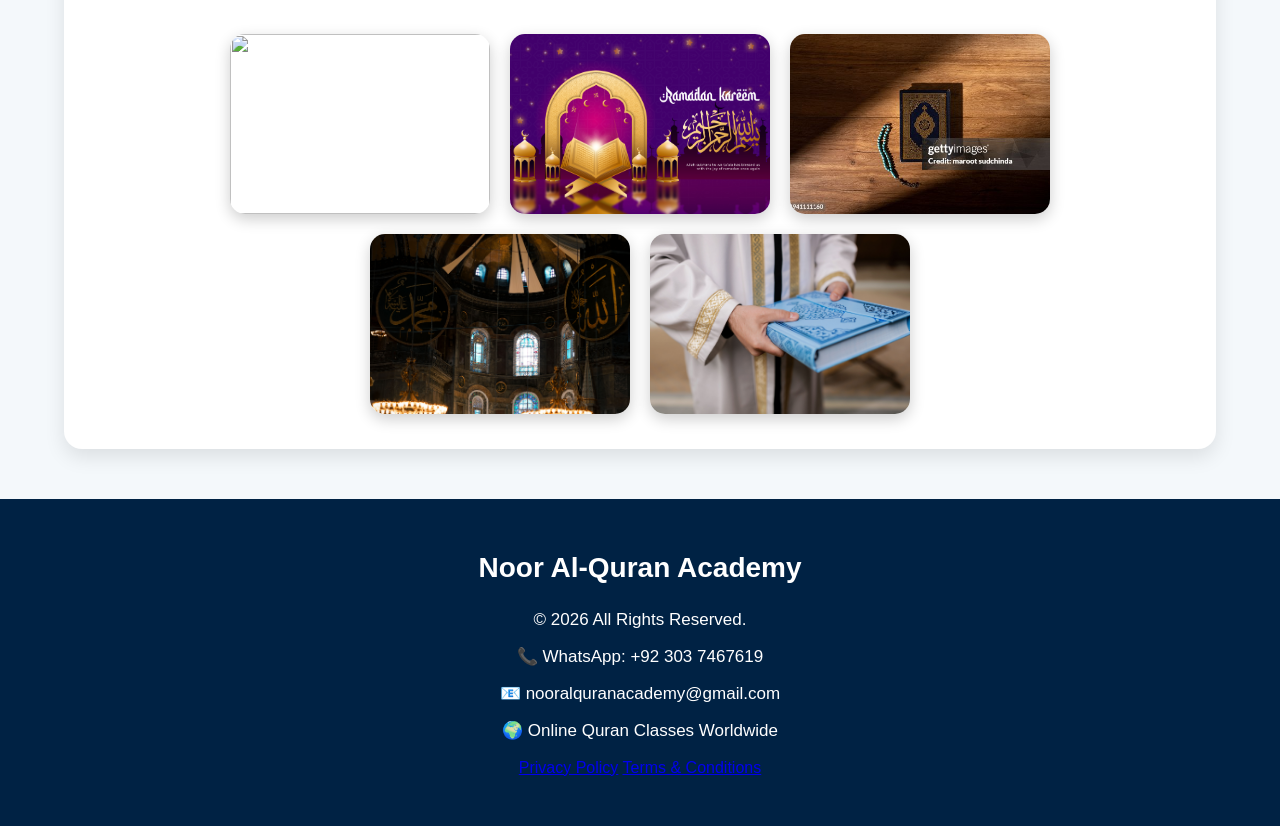
==== commit aac46b3e: "Add files via upload" ====
--- a/index.html
+++ b/index.html
@@ -24,7 +24,7 @@
     <link rel="stylesheet" href="style.css">
 
     <!-- Google Analytics -->
-    <script async src="https://www.googletagmanager.com/gtag/js?id=G-9RGX5W8V2X"></script>
+    <script async src="https://www.googletagmanager.com/gtag/js?id=G-" G-NPT4DR8C3R></script>
     <script>
         window.dataLayer = window.dataLayer || [];
 
@@ -33,7 +33,7 @@
         }
         gtag('js', new Date());
 
-        gtag('config', 'G-9RGX5W8V2X');
+        gtag('config', 'G-NPT4DR8C3R');
     </script>
 
 </head>
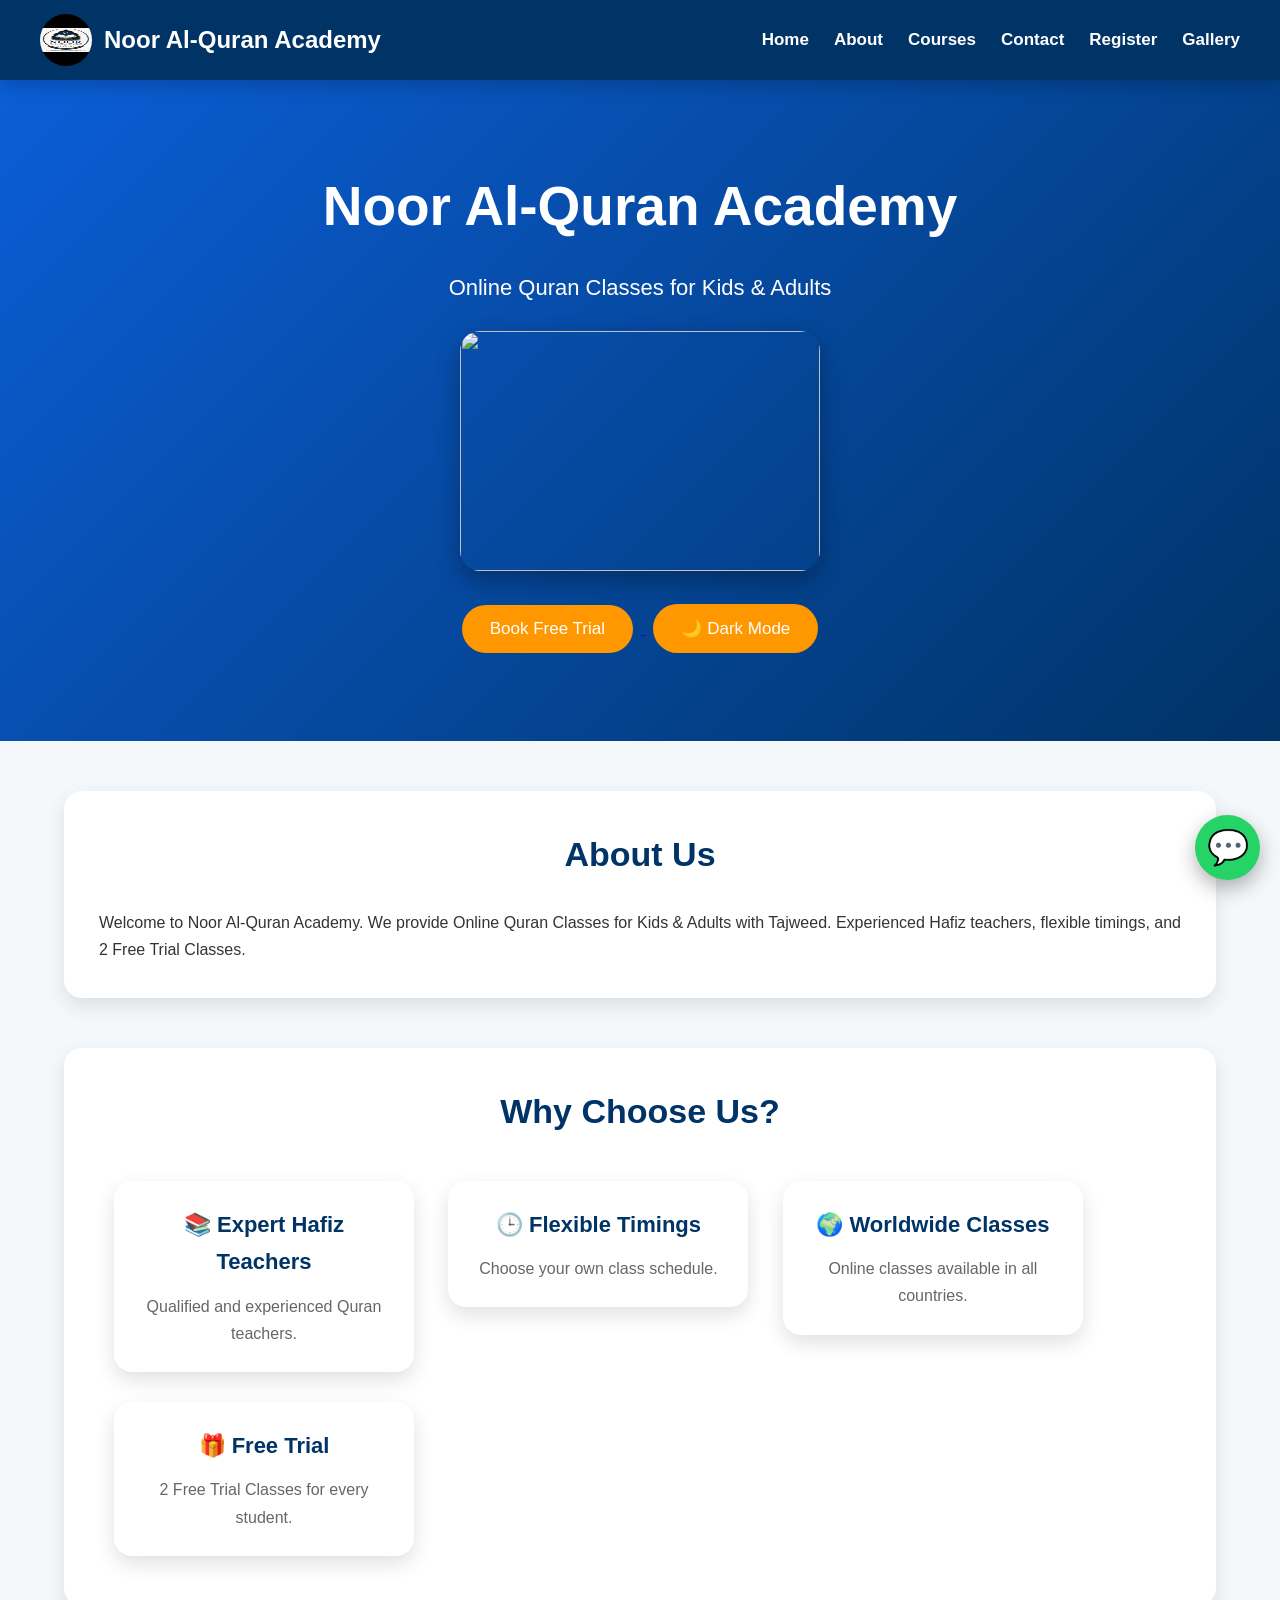
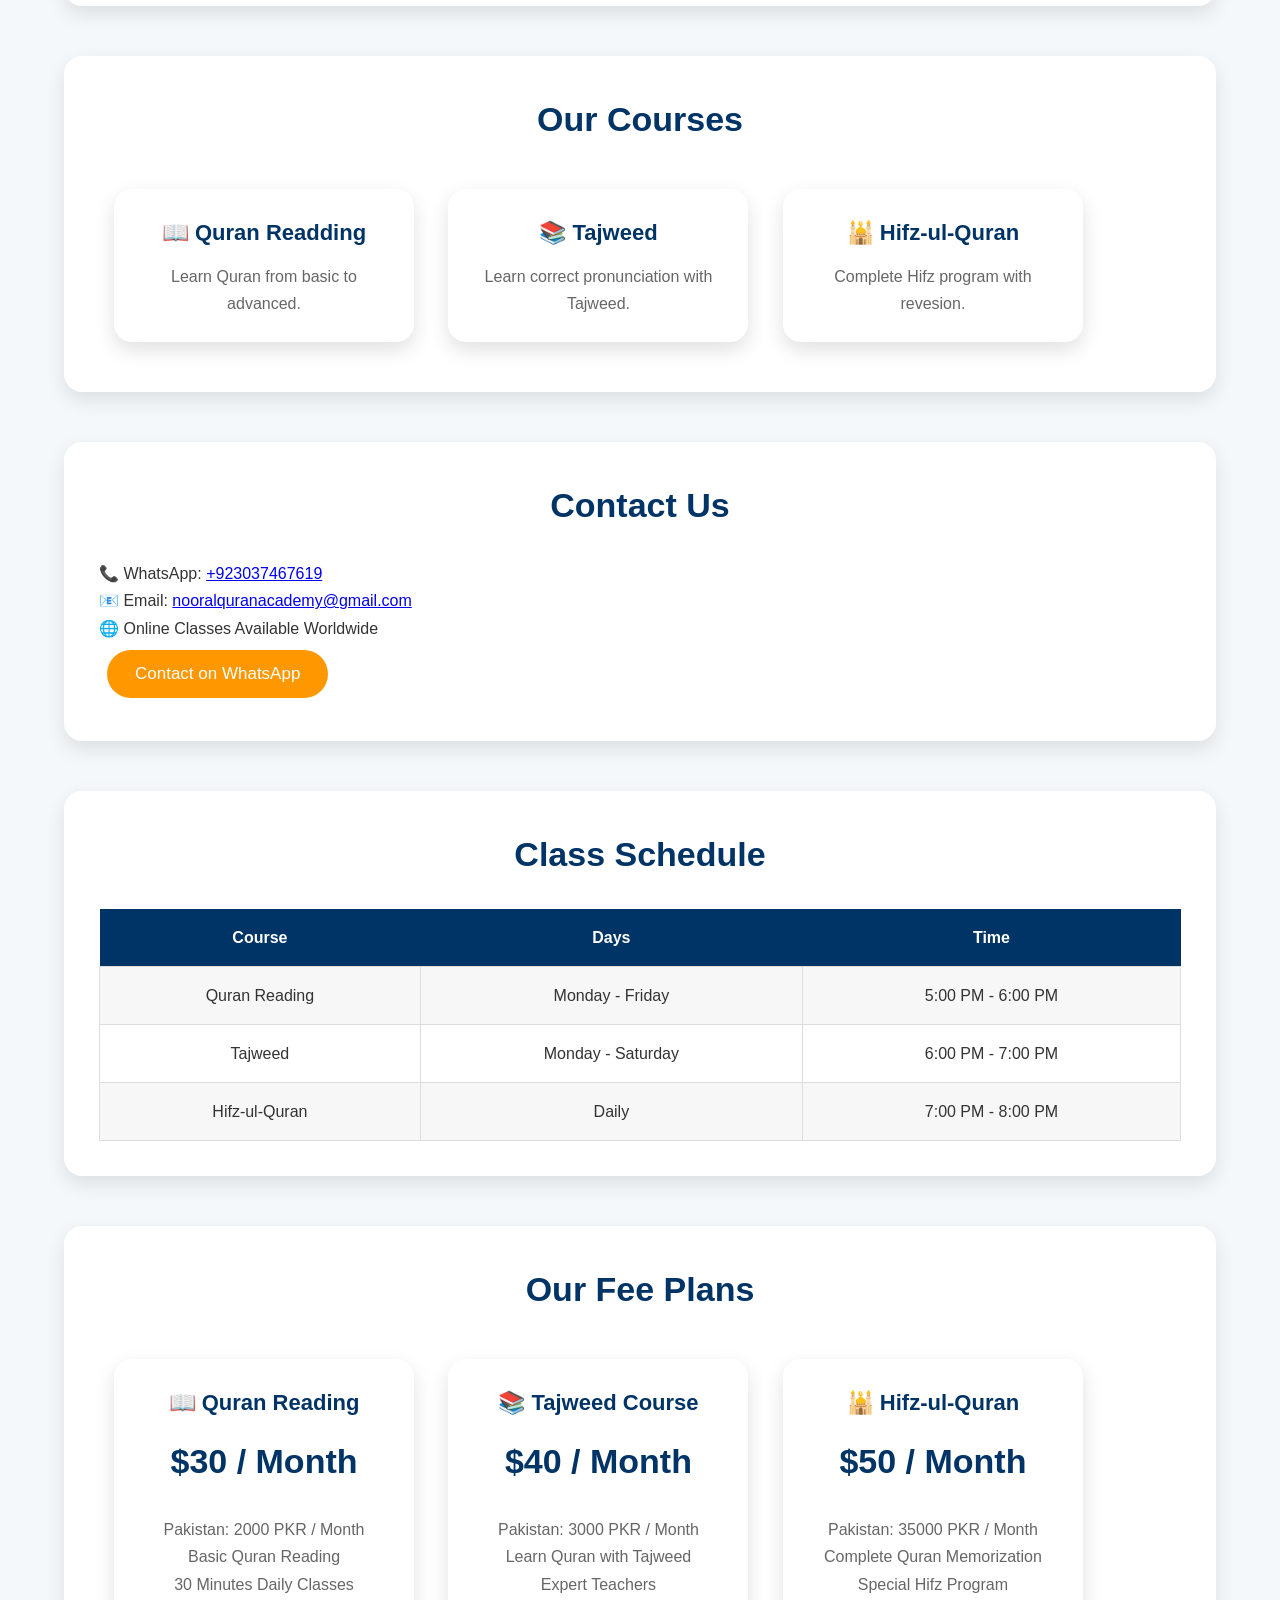
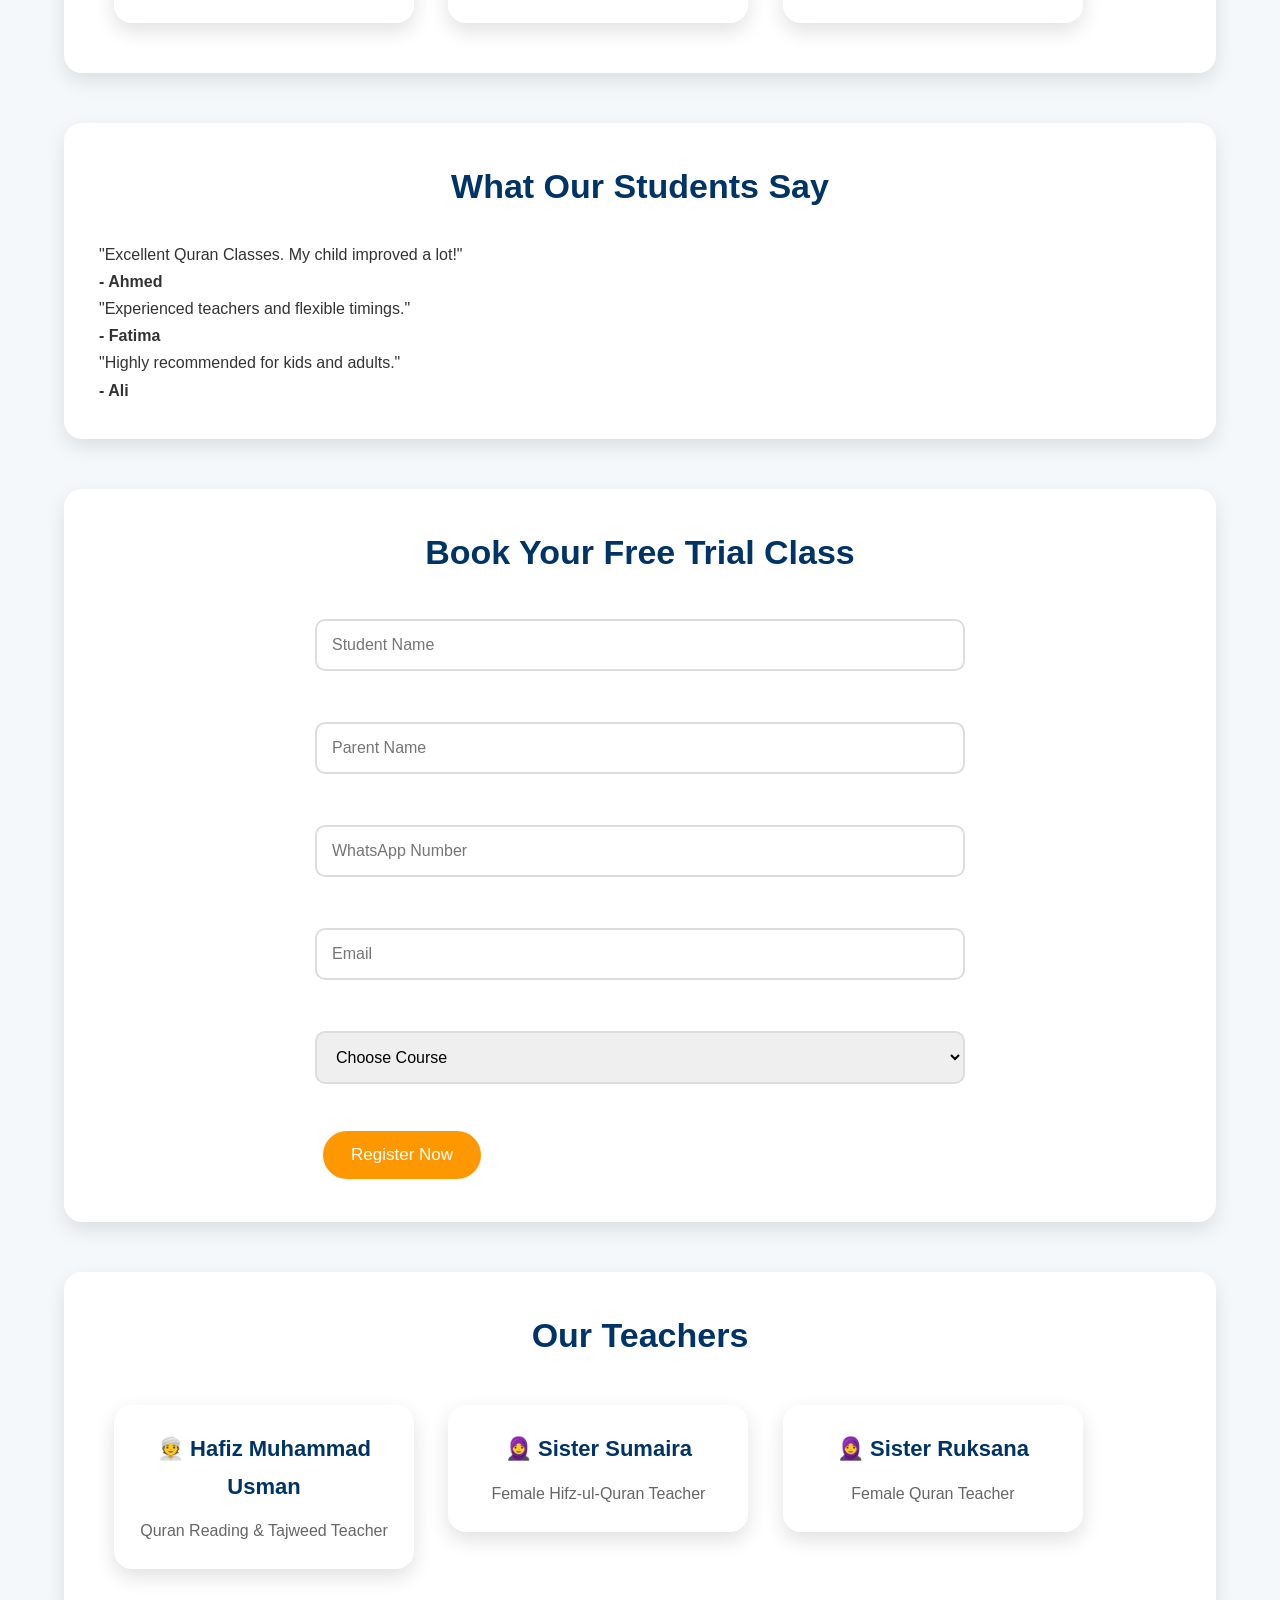
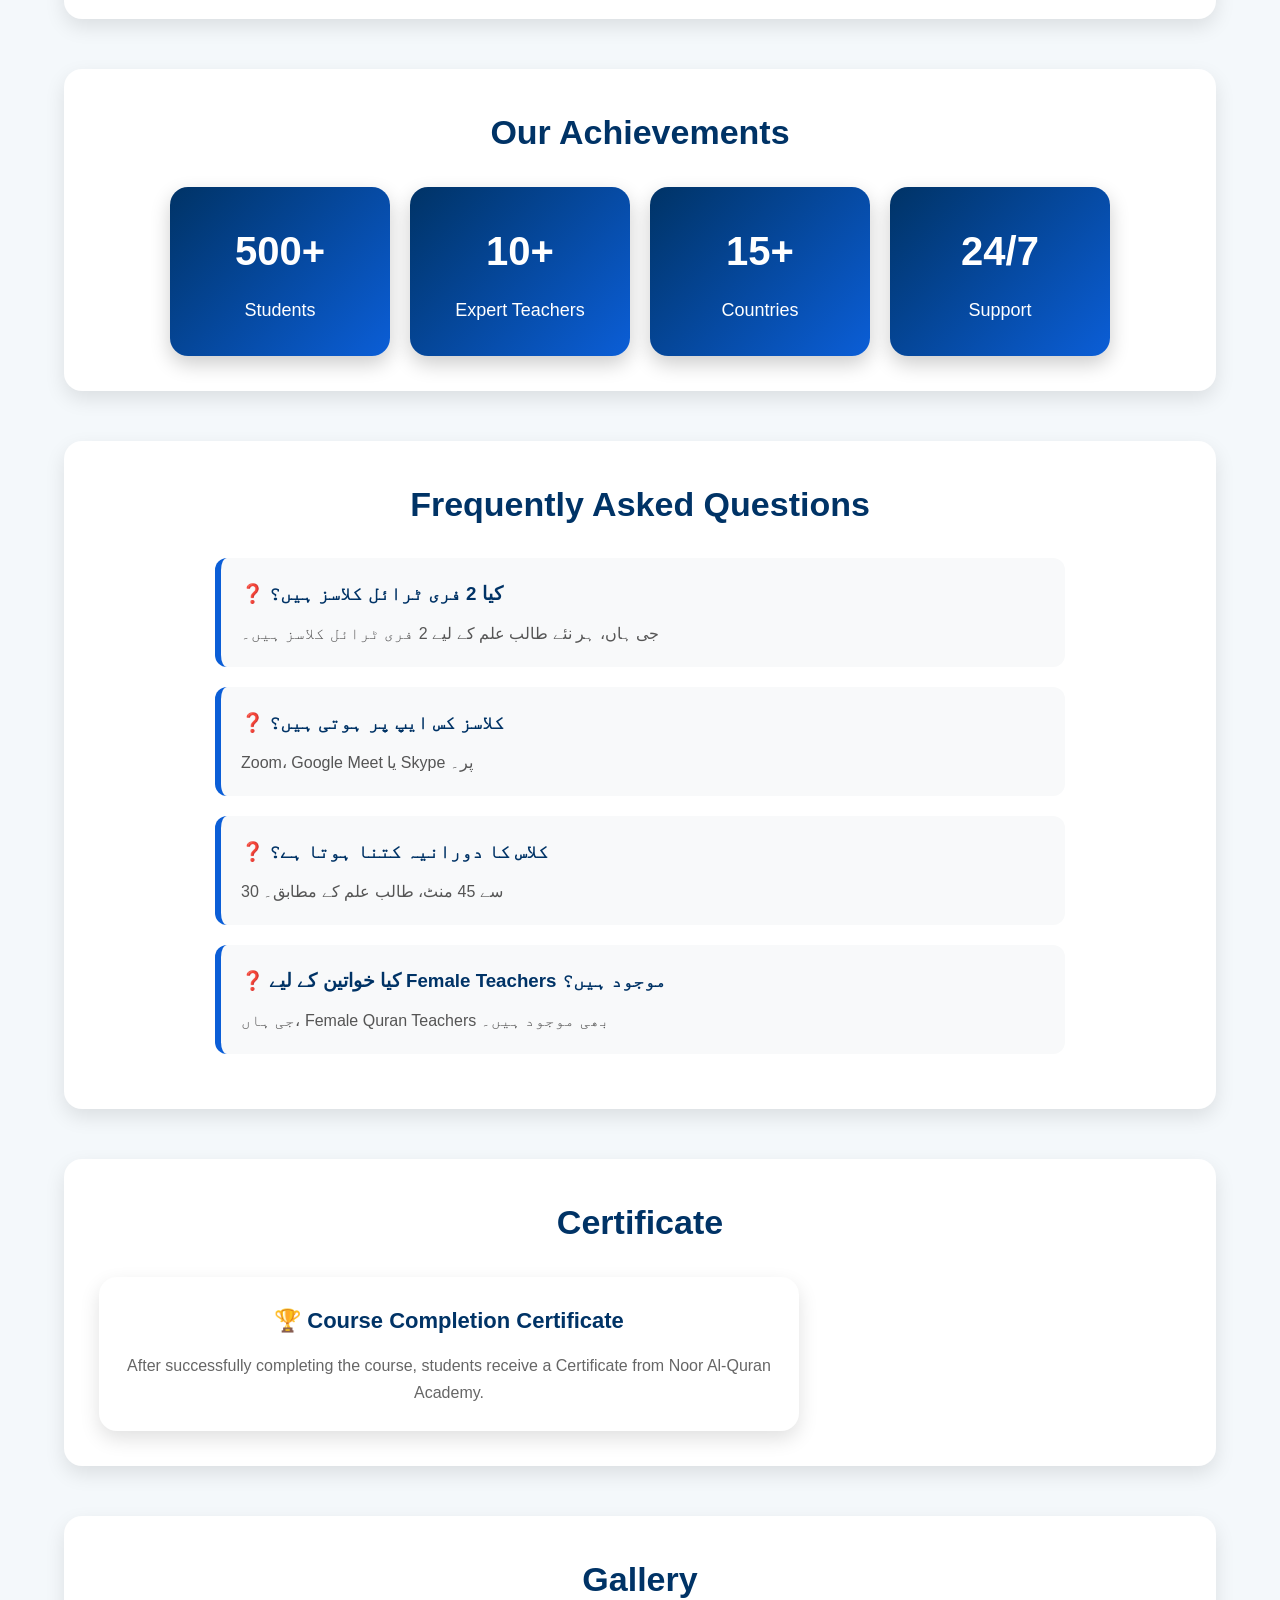
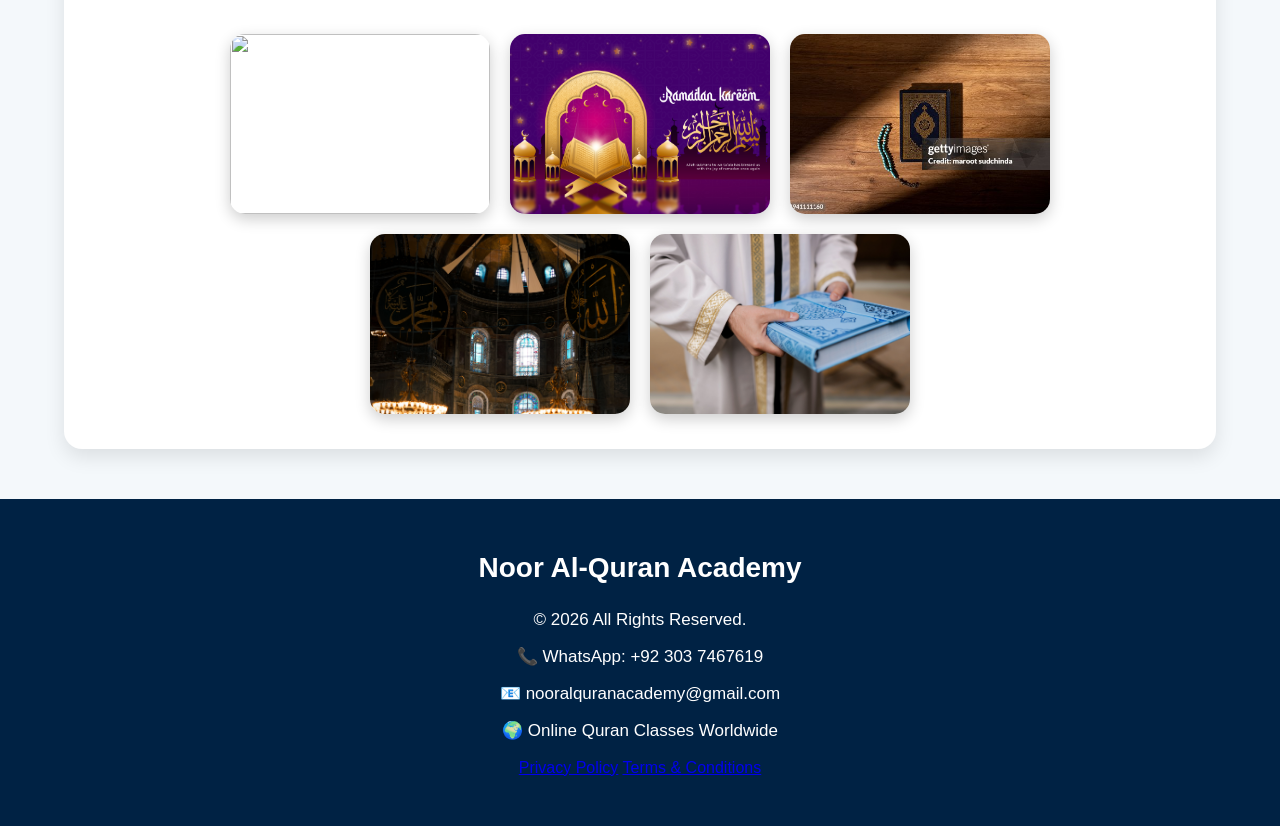
==== commit 857fe100: "Add files via upload" ====
--- a/index.html
+++ b/index.html
@@ -24,7 +24,7 @@
     <link rel="stylesheet" href="style.css">
 
     <!-- Google Analytics -->
-    <script async src="https://www.googletagmanager.com/gtag/js?id=G-" G-NPT4DR8C3R></script>
+    <script async src="https://www.googletagmanager.com/gtag/js?id=G-G-NPT4DR8C3R"></script>
     <script>
         window.dataLayer = window.dataLayer || [];
 
